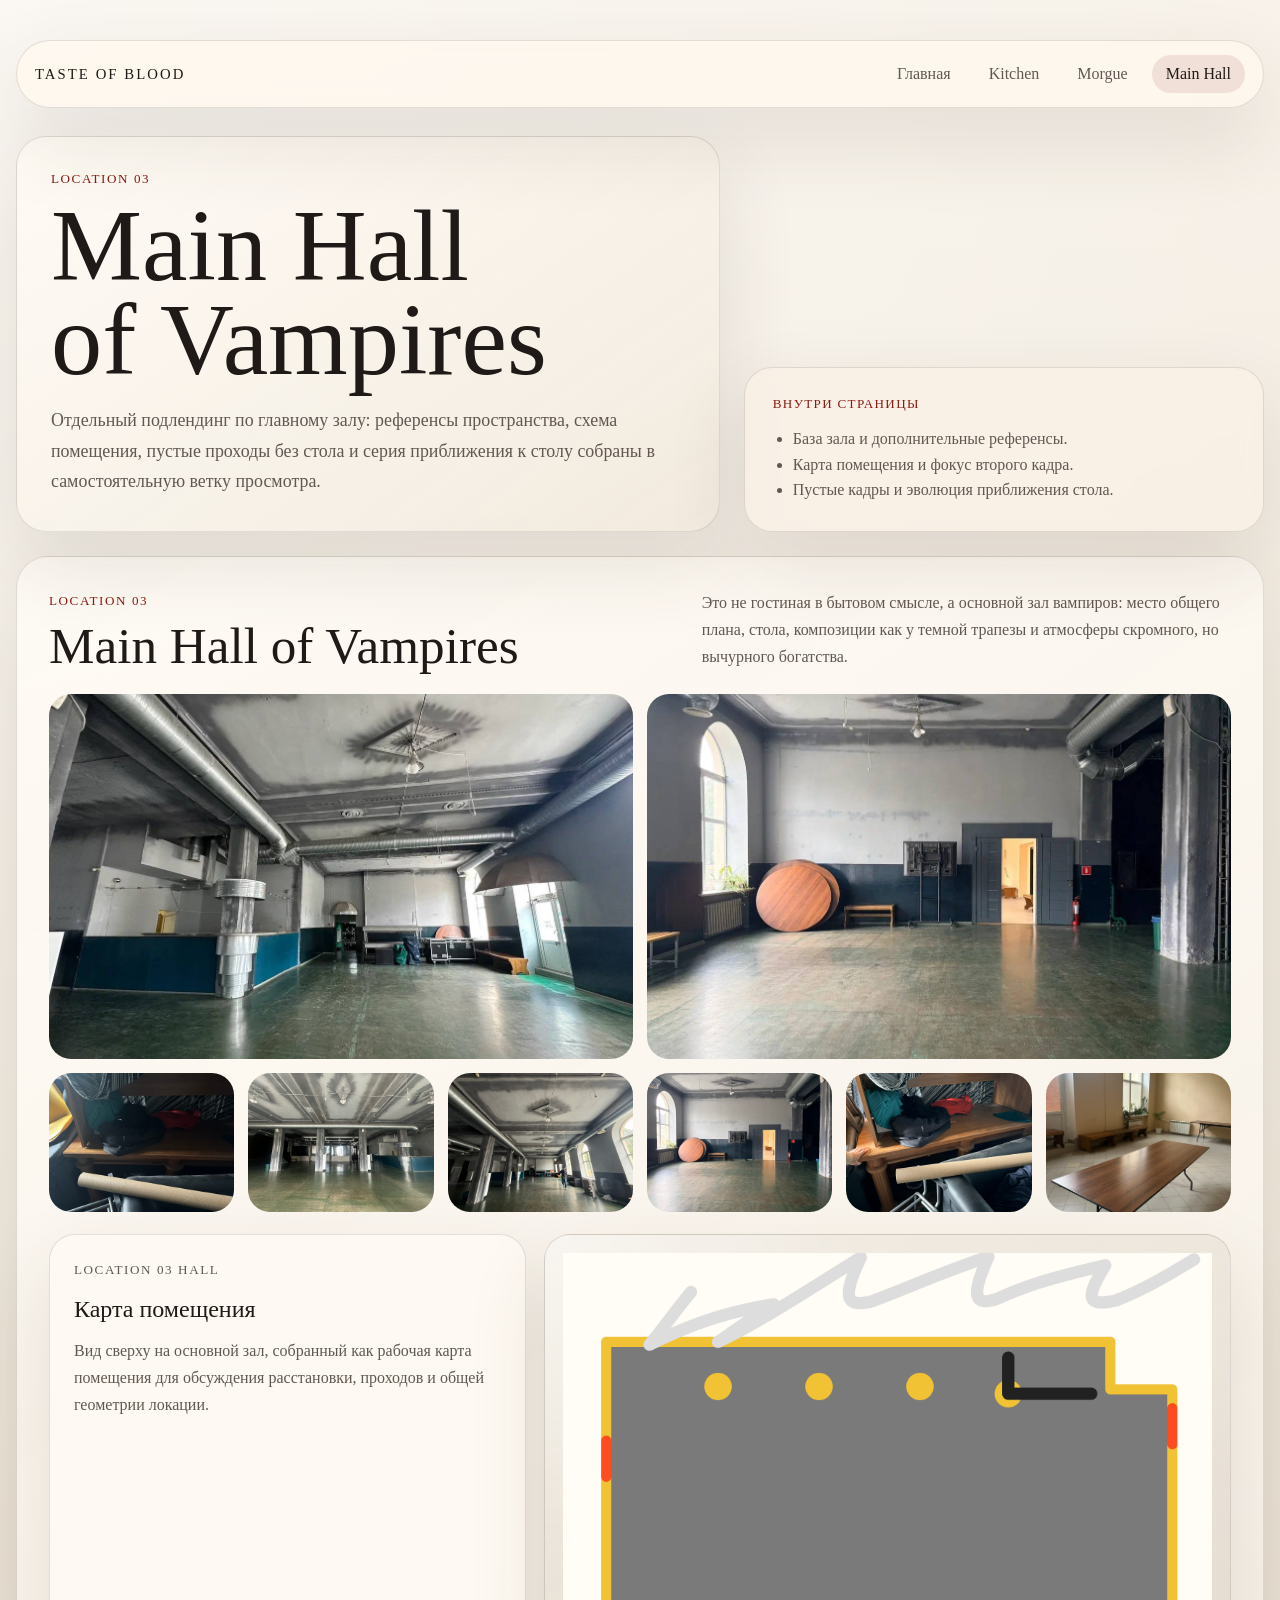
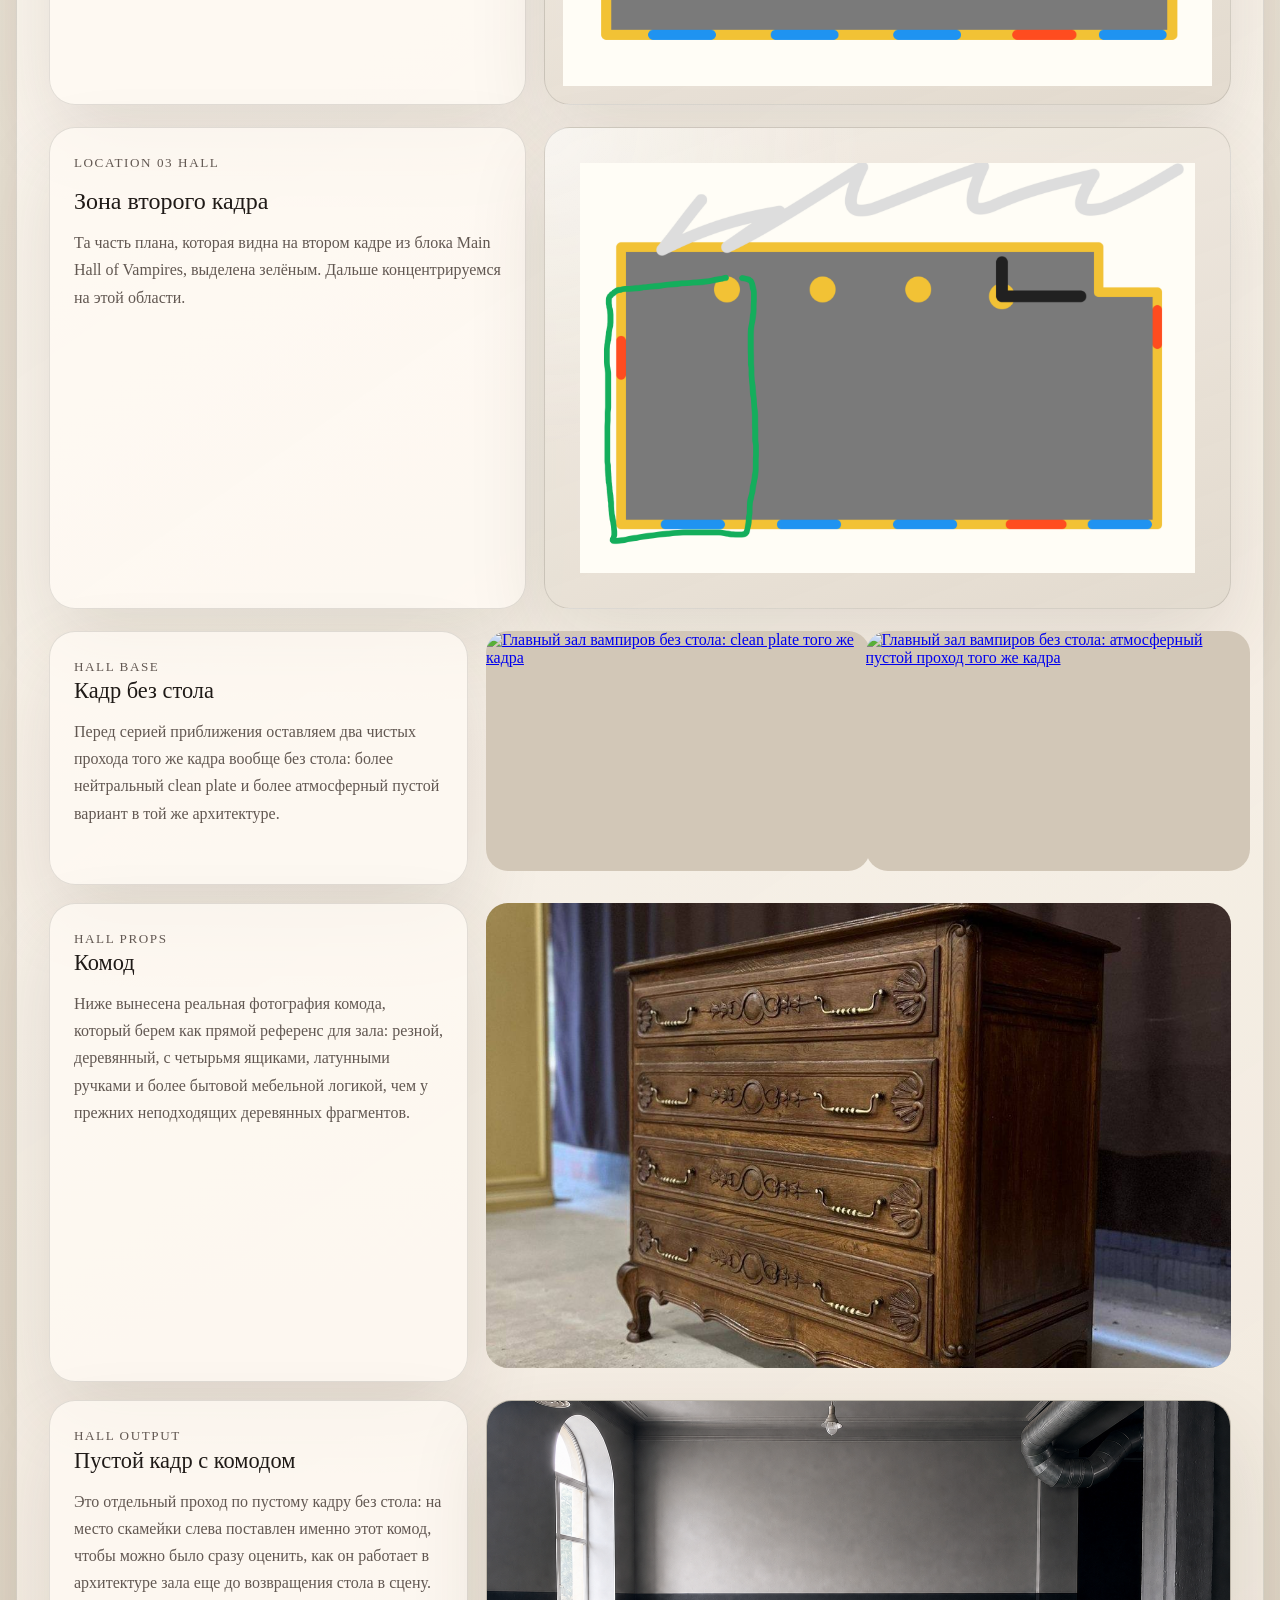
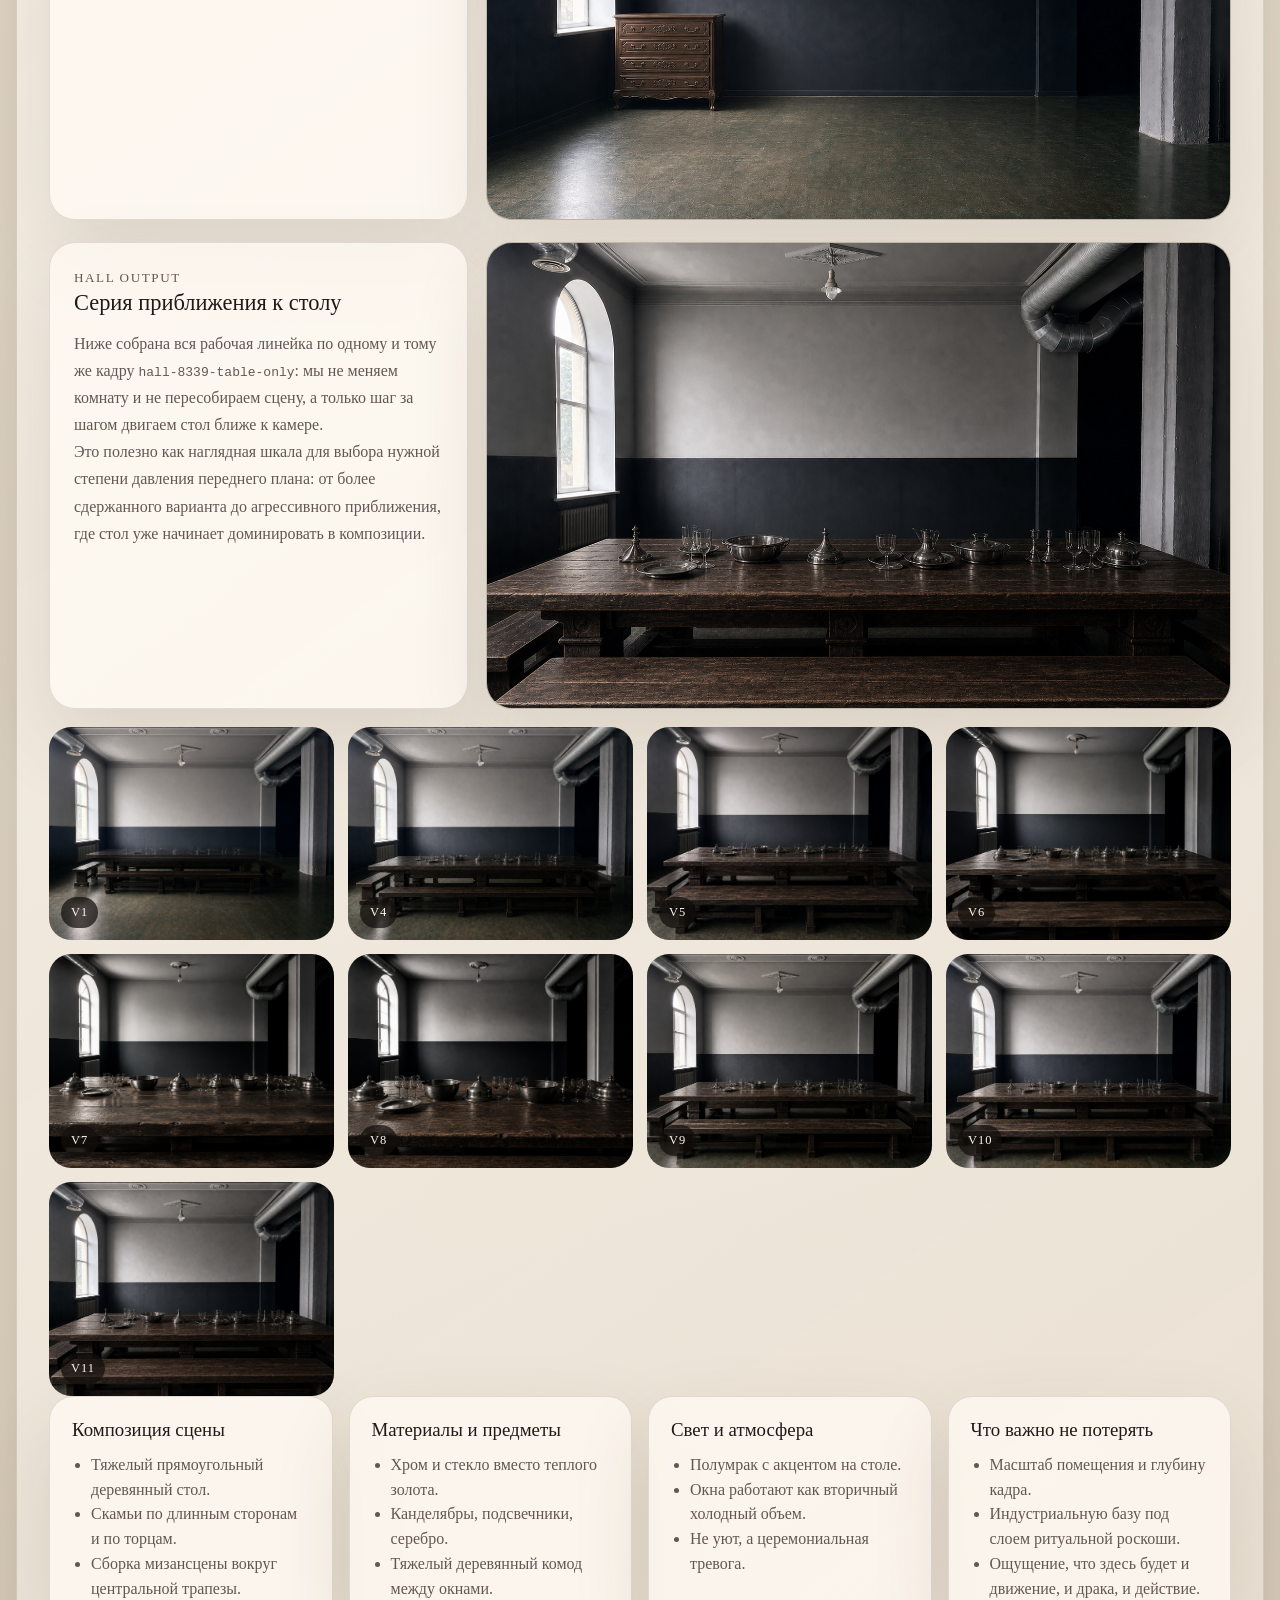
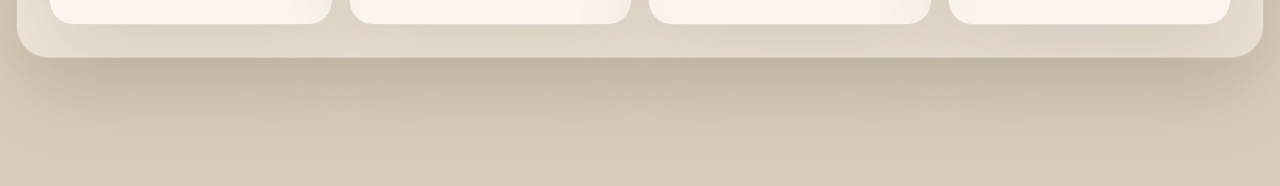
==== hall.html @ a678431b "Add dresser reference and hall dresser pass" ====
<!doctype html>
<html lang="ru">
  <head>
    <meta charset="UTF-8" />
    <meta name="viewport" content="width=device-width, initial-scale=1.0" />
    <title>Main Hall of Vampires — Вкус крови</title>
    <link rel="stylesheet" href="./src/styles/main.css" />
  </head>
  <body>
    <main class="page">
      <nav class="site-nav" aria-label="Основная навигация">
        <a class="site-nav-logo" href="./index.html">Taste of Blood</a>
        <div class="site-nav-links">
          <a href="./index.html">Главная</a>
          <a href="./kitchen.html">Kitchen</a>
          <a href="./morgue.html">Morgue</a>
          <a class="is-active" href="./hall.html">Main Hall</a>
        </div>
      </nav>

      <section class="subpage-header">
        <div class="subpage-copy">
          <p class="eyebrow">Location 03</p>
          <h1>Main Hall of Vampires</h1>
          <p class="lead">
            Отдельный подлендинг по главному залу: референсы пространства,
            схема помещения, пустые проходы без стола и серия приближения к
            столу собраны в самостоятельную ветку просмотра.
          </p>
        </div>
        <div class="hero-panel">
          <p class="panel-label">Внутри страницы</p>
          <ul class="panel-list">
            <li>База зала и дополнительные референсы.</li>
            <li>Карта помещения и фокус второго кадра.</li>
            <li>Пустые кадры и эволюция приближения стола.</li>
          </ul>
        </div>
      </section>

      <section class="location" id="hall" aria-labelledby="hall-title">
        <div class="location-heading">
          <div>
            <p class="eyebrow">Location 03</p>
            <h2 id="hall-title">Main Hall of Vampires</h2>
          </div>
          <p class="location-summary">
            Это не гостиная в бытовом смысле, а основной зал вампиров: место
            общего плана, стола, композиции как у темной трапезы и атмосферы
            скромного, но вычурного богатства.
          </p>
        </div>

        <div class="gallery-primary">
          <a class="gallery-item gallery-item-primary" href="./assets/images/Living Room/space-2.jpg" data-lightbox>
            <img src="./assets/images/Living Room/space-2.jpg" alt="Основной ракурс зала вампиров" />
          </a>
          <a class="gallery-item gallery-item-primary" href="./assets/images/Living Room/space-2.1.jpg" data-lightbox>
            <img src="./assets/images/Living Room/space-2.1.jpg" alt="Второй ракурс зала вампиров" />
          </a>
        </div>

        <div class="gallery-thumbs">
          <a class="gallery-item gallery-item-thumb" href="./assets/images/Living Room/IMG_2741.JPEG" data-lightbox>
            <img src="./assets/images/Living Room/IMG_2741.JPEG" alt="Дополнительный референс основного зала вампиров" />
          </a>
          <a class="gallery-item gallery-item-thumb" href="./assets/images/Living Room/IMG_2731.JPEG" data-lightbox>
            <img src="./assets/images/Living Room/IMG_2731.JPEG" alt="Общий вид основного зала вампиров с колоннами" />
          </a>
          <a class="gallery-item gallery-item-thumb" href="./assets/images/Living Room/IMG_6748.JPEG" data-lightbox>
            <img src="./assets/images/Living Room/IMG_6748.JPEG" alt="Еще один широкий ракурс зала вампиров" />
          </a>
          <a class="gallery-item gallery-item-thumb" href="./assets/images/Living Room/IMG_8338.JPEG" data-lightbox>
            <img src="./assets/images/Living Room/IMG_8338.JPEG" alt="Ракурс зала вампиров от колонн" />
          </a>
          <a class="gallery-item gallery-item-thumb" href="./assets/images/Living Room/IMG_8382.JPEG" data-lightbox>
            <img src="./assets/images/Living Room/IMG_8382.JPEG" alt="Деталь тяжелого деревянного стола для зала вампиров" />
          </a>
          <a class="gallery-item gallery-item-thumb" href="./assets/images/Living Room/IMG_2738.JPEG" data-lightbox>
            <img src="./assets/images/Living Room/IMG_2738.JPEG" alt="Вертикальный ракурс окон и высоты в зале вампиров" />
          </a>
        </div>

        <div class="adaptation-block hall-map-block" aria-labelledby="hall-map-title">
          <div class="adaptation-copy">
            <p class="eyebrow">Location 03 Hall</p>
            <h3 id="hall-map-title">Карта помещения</h3>
            <p>
              Вид сверху на основной зал, собранный как рабочая карта помещения
              для обсуждения расстановки, проходов и общей геометрии локации.
            </p>
          </div>

          <a class="adaptation-visual hall-map-visual" href="./assets/references/living-room-top-view-clean.png" data-lightbox>
            <img src="./assets/references/living-room-top-view-clean.png" alt="Карта помещения основного зала вампиров, вид сверху" />
          </a>
        </div>

        <div class="adaptation-block hall-map-block" aria-labelledby="hall-map-focus-title">
          <div class="adaptation-copy">
            <p class="eyebrow">Location 03 Hall</p>
            <h3 id="hall-map-focus-title">Зона второго кадра</h3>
            <p>
              Та часть плана, которая видна на втором кадре из блока Main Hall
              of Vampires, выделена зелёным. Дальше концентрируемся на этой
              области.
            </p>
          </div>

          <a class="adaptation-visual hall-map-visual" href="./assets/references/plan_room_кадр_2.png" data-lightbox>
            <img src="./assets/references/plan_room_кадр_2.png" alt="Карта помещения основного зала вампиров с зелёным выделением зоны второго кадра" />
          </a>
        </div>

        <div class="previs-block" aria-labelledby="hall-empty-title">
          <div class="previs-copy">
            <p class="eyebrow">Hall Base</p>
            <h3 id="hall-empty-title">Кадр без стола</h3>
            <p>
              Перед серией приближения оставляем два чистых прохода того же
              кадра вообще без стола: более нейтральный clean plate и более
              атмосферный пустой вариант в той же архитектуре.
            </p>
          </div>

          <div class="gallery-primary">
            <a class="gallery-item gallery-item-primary" href="./assets/images/Living Room/generated/hall-8339-clean-plate-v1.png" data-lightbox>
              <img src="./assets/images/Living Room/generated/hall-8339-clean-plate-v1.png" alt="Главный зал вампиров без стола: clean plate того же кадра" />
            </a>
            <a class="gallery-item gallery-item-primary" href="./assets/images/Living Room/generated/hall-8339-atmosphere-v1.png" data-lightbox>
              <img src="./assets/images/Living Room/generated/hall-8339-atmosphere-v1.png" alt="Главный зал вампиров без стола: атмосферный пустой проход того же кадра" />
            </a>
          </div>
        </div>

        <div class="previs-block" aria-labelledby="hall-dresser-title">
          <div class="previs-copy">
            <p class="eyebrow">Hall Props</p>
            <h3 id="hall-dresser-title">Комод</h3>
            <p>
              Ниже вынесена реальная фотография комода, который берем как
              прямой референс для зала: резной, деревянный, с четырьмя
              ящиками, латунными ручками и более бытовой мебельной логикой,
              чем у прежних неподходящих деревянных фрагментов.
            </p>
          </div>

          <div class="gallery-primary gallery-primary-single">
            <a class="gallery-item gallery-item-primary" href="./assets/images/Living Room/Комод.jpg" data-lightbox>
              <img src="./assets/images/Living Room/Комод.jpg" alt="Референсный деревянный комод для основного зала вампиров" />
            </a>
          </div>
        </div>

        <div class="previs-block" aria-labelledby="hall-dresser-pass-title">
          <div class="previs-copy">
            <p class="eyebrow">Hall Output</p>
            <h3 id="hall-dresser-pass-title">Пустой кадр с комодом</h3>
            <p>
              Это отдельный проход по пустому кадру без стола: на место
              скамейки слева поставлен именно этот комод, чтобы можно было
              сразу оценить, как он работает в архитектуре зала еще до
              возвращения стола в сцену.
            </p>
          </div>

          <a class="previs-visual" href="./assets/images/Living Room/generated/hall-8339-clean-plate-with-dresser-v1.png" data-lightbox>
            <img src="./assets/images/Living Room/generated/hall-8339-clean-plate-with-dresser-v1.png" alt="Главный зал вампиров без стола, но с установленным слева комодом по новому референсу" />
          </a>
        </div>

        <div class="previs-block hall-sequence-hero" aria-labelledby="hall-sequence-title">
          <div class="previs-copy">
            <p class="eyebrow">Hall Output</p>
            <h3 id="hall-sequence-title">Серия приближения к столу</h3>
            <p>
              Ниже собрана вся рабочая линейка по одному и тому же кадру
              <code>hall-8339-table-only</code>: мы не меняем комнату и не
              пересобираем сцену, а только шаг за шагом двигаем стол ближе к
              камере.
            </p>
            <p>
              Это полезно как наглядная шкала для выбора нужной степени
              давления переднего плана: от более сдержанного варианта до
              агрессивного приближения, где стол уже начинает доминировать в
              композиции.
            </p>
          </div>

          <a class="previs-visual hall-sequence-visual" href="./assets/images/Living Room/generated/hall-8339-table-only-v11.png" data-lightbox>
            <img src="./assets/images/Living Room/generated/hall-8339-table-only-v11.png" alt="Главный зал вампиров: самый близкий на данный момент проход, где деревянный стол сильно придвинут к камере" />
          </a>
        </div>

        <div class="sequence-block" aria-label="Последовательность вариантов приближения стола">
          <div class="sequence-grid">
            <a class="gallery-item gallery-item-thumb sequence-item" href="./assets/images/Living Room/generated/hall-8339-table-only-v1.png" data-lightbox>
              <img src="./assets/images/Living Room/generated/hall-8339-table-only-v1.png" alt="Вариант v1: первый проход зала вампиров со столом" />
              <span class="sequence-label">v1</span>
            </a>
            <a class="gallery-item gallery-item-thumb sequence-item" href="./assets/images/Living Room/generated/hall-8339-table-only-v4.png" data-lightbox>
              <img src="./assets/images/Living Room/generated/hall-8339-table-only-v4.png" alt="Вариант v4: стол в зале вампиров подан ближе к зрителю" />
              <span class="sequence-label">v4</span>
            </a>
            <a class="gallery-item gallery-item-thumb sequence-item" href="./assets/images/Living Room/generated/hall-8339-table-only-v5.png" data-lightbox>
              <img src="./assets/images/Living Room/generated/hall-8339-table-only-v5.png" alt="Вариант v5: усиленный передний план со столом в главном зале" />
              <span class="sequence-label">v5</span>
            </a>
            <a class="gallery-item gallery-item-thumb sequence-item" href="./assets/images/Living Room/generated/hall-8339-table-only-v6.png" data-lightbox>
              <img src="./assets/images/Living Room/generated/hall-8339-table-only-v6.png" alt="Вариант v6: стол заметнее заходит в передний план кадра" />
              <span class="sequence-label">v6</span>
            </a>
            <a class="gallery-item gallery-item-thumb sequence-item" href="./assets/images/Living Room/generated/hall-8339-table-only-v7.png" data-lightbox>
              <img src="./assets/images/Living Room/generated/hall-8339-table-only-v7.png" alt="Вариант v7: дальнейшее приближение деревянного стола к камере" />
              <span class="sequence-label">v7</span>
            </a>
            <a class="gallery-item gallery-item-thumb sequence-item" href="./assets/images/Living Room/generated/hall-8339-table-only-v8.png" data-lightbox>
              <img src="./assets/images/Living Room/generated/hall-8339-table-only-v8.png" alt="Вариант v8: крупнее поданный стол в том же мрачном зале" />
              <span class="sequence-label">v8</span>
            </a>
            <a class="gallery-item gallery-item-thumb sequence-item" href="./assets/images/Living Room/generated/hall-8339-table-only-v9.png" data-lightbox>
              <img src="./assets/images/Living Room/generated/hall-8339-table-only-v9.png" alt="Вариант v9: стол ещё сильнее доминирует в композиции" />
              <span class="sequence-label">v9</span>
            </a>
            <a class="gallery-item gallery-item-thumb sequence-item" href="./assets/images/Living Room/generated/hall-8339-table-only-v10.png" data-lightbox>
              <img src="./assets/images/Living Room/generated/hall-8339-table-only-v10.png" alt="Вариант v10: агрессивное приближение стола в основном зале вампиров" />
              <span class="sequence-label">v10</span>
            </a>
            <a class="gallery-item gallery-item-thumb sequence-item" href="./assets/images/Living Room/generated/hall-8339-table-only-v11.png" data-lightbox>
              <img src="./assets/images/Living Room/generated/hall-8339-table-only-v11.png" alt="Вариант v11: текущий самый близкий проход, где стол почти упирается в камеру" />
              <span class="sequence-label">v11</span>
            </a>
          </div>
        </div>

        <div class="notes-grid">
          <article class="note-card">
            <h3>Композиция сцены</h3>
            <ul>
              <li>Тяжелый прямоугольный деревянный стол.</li>
              <li>Скамьи по длинным сторонам и по торцам.</li>
              <li>Сборка мизансцены вокруг центральной трапезы.</li>
            </ul>
          </article>

          <article class="note-card">
            <h3>Материалы и предметы</h3>
            <ul>
              <li>Хром и стекло вместо теплого золота.</li>
              <li>Канделябры, подсвечники, серебро.</li>
              <li>Тяжелый деревянный комод между окнами.</li>
            </ul>
          </article>

          <article class="note-card">
            <h3>Свет и атмосфера</h3>
            <ul>
              <li>Полумрак с акцентом на столе.</li>
              <li>Окна работают как вторичный холодный объем.</li>
              <li>Не уют, а церемониальная тревога.</li>
            </ul>
          </article>

          <article class="note-card">
            <h3>Что важно не потерять</h3>
            <ul>
              <li>Масштаб помещения и глубину кадра.</li>
              <li>Индустриальную базу под слоем ритуальной роскоши.</li>
              <li>Ощущение, что здесь будет и движение, и драка, и действие.</li>
            </ul>
          </article>
        </div>
      </section>
    </main>

    <dialog class="lightbox" id="lightbox">
      <form method="dialog" class="lightbox-shell">
        <button class="lightbox-close" type="submit" aria-label="Закрыть просмотр">
          Закрыть
        </button>
        <img class="lightbox-image" alt="" />
      </form>
    </dialog>

    <script type="module" src="./src/scripts/main.js"></script>
  </body>
</html>
---- src/styles/main.css ----
:root {
  color-scheme: light;
  --bg: #ebe3d6;
  --bg-deep: #d7ccb9;
  --surface: rgba(255, 248, 239, 0.8);
  --surface-strong: rgba(33, 28, 24, 0.9);
  --text: #1f1a17;
  --muted: #625852;
  --accent: #8a1c12;
  --line: rgba(31, 26, 23, 0.12);
  --shadow: 0 32px 80px rgba(69, 46, 29, 0.12);
}

* {
  box-sizing: border-box;
}

html {
  scroll-behavior: smooth;
}

body {
  margin: 0;
  min-height: 100vh;
  background:
    radial-gradient(circle at top left, rgba(255, 255, 255, 0.45), transparent 30%),
    linear-gradient(180deg, #f7f1e8 0%, var(--bg) 36%, var(--bg-deep) 100%);
  color: var(--text);
  font-family: Georgia, "Times New Roman", serif;
}

img {
  display: block;
  width: 100%;
}

.page {
  width: min(1280px, calc(100% - 32px));
  margin: 0 auto;
  padding: 40px 0 96px;
}

.site-nav {
  display: flex;
  align-items: center;
  justify-content: space-between;
  gap: 18px;
  margin-bottom: 28px;
  padding: 14px 18px;
  border: 1px solid var(--line);
  border-radius: 999px;
  background: rgba(255, 248, 239, 0.72);
  box-shadow: var(--shadow);
  backdrop-filter: blur(10px);
}

.site-nav-logo {
  color: var(--text);
  font-size: 0.92rem;
  letter-spacing: 0.14em;
  text-decoration: none;
  text-transform: uppercase;
}

.site-nav-links {
  display: flex;
  flex-wrap: wrap;
  gap: 10px;
}

.site-nav-links a {
  padding: 10px 14px;
  border-radius: 999px;
  color: var(--muted);
  text-decoration: none;
  transition: background 180ms ease, color 180ms ease;
}

.site-nav-links a:hover,
.site-nav-links a.is-active {
  background: rgba(138, 28, 18, 0.1);
  color: var(--text);
}

.hero {
  display: grid;
  grid-template-columns: minmax(0, 1.35fr) minmax(280px, 0.8fr);
  gap: 24px;
  align-items: end;
  margin-bottom: 72px;
}

.hero-copy,
.hero-panel,
.overview-card,
.location,
.note-card {
  border: 1px solid var(--line);
  box-shadow: var(--shadow);
}

.hero-copy {
  padding: 40px;
  border-radius: 32px;
  background:
    linear-gradient(145deg, rgba(255, 251, 245, 0.92), rgba(241, 233, 221, 0.86));
}

.hero-panel {
  padding: 28px;
  border-radius: 28px;
  background: rgba(250, 241, 230, 0.74);
  backdrop-filter: blur(10px);
}

.panel-label {
  margin: 0 0 14px;
  color: var(--accent);
  font-size: 0.82rem;
  letter-spacing: 0.1em;
  text-transform: uppercase;
}

.panel-list {
  margin: 0;
  padding-left: 20px;
  color: var(--muted);
  line-height: 1.6;
}

.eyebrow {
  margin: 0 0 12px;
  color: var(--accent);
  font-size: 0.82rem;
  letter-spacing: 0.12em;
  text-transform: uppercase;
}

h1,
h2,
h3 {
  margin: 0;
  font-weight: 500;
}

h1 {
  max-width: 10ch;
  margin-bottom: 18px;
  font-size: clamp(3rem, 8vw, 6.4rem);
  line-height: 0.92;
}

.lead,
.section-lead,
.location-summary,
.overview-card p,
.note-card li {
  color: var(--muted);
}

.lead {
  max-width: 48rem;
  margin: 0;
  font-size: 1.12rem;
  line-height: 1.7;
}

.overview {
  margin-bottom: 72px;
}

.section-heading {
  max-width: 760px;
  margin-bottom: 28px;
}

.section-heading h2 {
  margin-bottom: 14px;
  font-size: clamp(2rem, 4vw, 3.7rem);
  line-height: 0.96;
}

.section-lead {
  margin: 0;
  font-size: 1rem;
  line-height: 1.7;
}

.overview-grid {
  display: grid;
  grid-template-columns: repeat(3, minmax(0, 1fr));
  gap: 18px;
}

.overview-card {
  padding: 24px;
  border-radius: 24px;
  background: var(--surface);
}

.overview-card h3 {
  margin-bottom: 10px;
  font-size: 1.35rem;
}

.overview-card p {
  margin: 0;
  line-height: 1.6;
}

.hub-grid {
  display: grid;
  grid-template-columns: repeat(3, minmax(0, 1fr));
  gap: 18px;
}

.hub-card,
.page-intro-card {
  overflow: hidden;
  border: 1px solid var(--line);
  border-radius: 28px;
  background: var(--surface);
  box-shadow: var(--shadow);
}

.hub-card {
  display: block;
  padding: 20px;
  color: inherit;
  text-decoration: none;
}

.hub-preview {
  overflow: hidden;
  margin: 10px 0 16px;
  border-radius: 22px;
  background: #d2c7b7;
  aspect-ratio: 4 / 3;
}

.hub-preview img {
  height: 100%;
  object-fit: cover;
  transition: transform 220ms ease;
}

.hub-card:hover .hub-preview img {
  transform: scale(1.03);
}

.hub-card h3 {
  margin-bottom: 10px;
  font-size: 1.45rem;
}

.hub-card p {
  margin: 0 0 16px;
  color: var(--muted);
  line-height: 1.65;
}

.hub-link {
  color: var(--accent);
  font-size: 0.88rem;
  letter-spacing: 0.08em;
  text-transform: uppercase;
}

.page-intro {
  display: grid;
  grid-template-columns: repeat(2, minmax(0, 1fr));
  gap: 18px;
}

.page-intro-card {
  padding: 28px;
}

.page-intro-card h2 {
  margin-bottom: 14px;
  font-size: clamp(1.6rem, 3vw, 2.6rem);
  line-height: 1;
}

.page-intro-card p {
  margin: 0;
  color: var(--muted);
  line-height: 1.7;
}

.space-tag {
  margin: 0 0 8px;
  color: var(--accent);
  font-size: 0.85rem;
  letter-spacing: 0.08em;
  text-transform: uppercase;
}

.location {
  margin-bottom: 32px;
  padding: 32px;
  border-radius: 32px;
  background:
    linear-gradient(145deg, rgba(255, 251, 245, 0.88), rgba(239, 230, 218, 0.8));
}

.location-heading {
  display: grid;
  grid-template-columns: minmax(0, 0.95fr) minmax(280px, 0.8fr);
  gap: 24px;
  align-items: end;
  margin-bottom: 24px;
}

.location-heading h2 {
  font-size: clamp(2rem, 4vw, 3.5rem);
  line-height: 0.96;
}

.location-summary {
  margin: 0;
  font-size: 1rem;
  line-height: 1.7;
}

.subpage-header {
  display: grid;
  grid-template-columns: minmax(0, 1.15fr) minmax(280px, 0.85fr);
  gap: 24px;
  align-items: end;
  margin-bottom: 24px;
}

.subpage-copy,
.subpage-panel {
  border: 1px solid var(--line);
  box-shadow: var(--shadow);
}

.subpage-copy {
  padding: 34px;
  border-radius: 30px;
  background:
    linear-gradient(145deg, rgba(255, 251, 245, 0.92), rgba(241, 233, 221, 0.86));
}

.gallery-primary,
.gallery-thumbs {
  display: grid;
  gap: 14px;
}

.gallery-primary {
  grid-template-columns: repeat(2, minmax(0, 1fr));
  margin-bottom: 14px;
}

.gallery-primary-single {
  grid-template-columns: 1fr;
}

.gallery-thumbs {
  grid-template-columns: repeat(6, minmax(0, 1fr));
  margin-bottom: 22px;
}

.gallery-item {
  overflow: hidden;
  border-radius: 22px;
  background: #d2c7b7;
  min-height: 240px;
}

.gallery-item img {
  height: 100%;
  object-fit: cover;
  transition: transform 220ms ease;
}

.gallery-item:hover img {
  transform: scale(1.03);
}

.gallery-item-primary {
  aspect-ratio: 16 / 10;
}

.gallery-item-thumb {
  min-height: 0;
  aspect-ratio: 4 / 3;
}

.notes-grid {
  display: grid;
  grid-template-columns: repeat(4, minmax(0, 1fr));
  gap: 16px;
}

.note-card {
  padding: 22px;
  border-radius: 24px;
  background: rgba(255, 250, 244, 0.76);
}

.note-card h3 {
  margin-bottom: 12px;
  font-size: 1.18rem;
}

.note-card ul {
  margin: 0;
  padding-left: 19px;
}

.note-card li {
  line-height: 1.55;
}

.adaptation-block {
  display: grid;
  grid-template-columns: minmax(280px, 0.82fr) minmax(0, 1.18fr);
  gap: 18px;
  margin-top: 22px;
}

.cleanplate-block {
  display: grid;
  gap: 18px;
  margin-top: 22px;
}

.cleanplate-copy,
.cleanplate-card {
  overflow: hidden;
  border: 1px solid var(--line);
  border-radius: 26px;
  box-shadow: var(--shadow);
  background: rgba(255, 250, 244, 0.78);
}

.cleanplate-copy {
  padding: 24px;
}

.cleanplate-copy h3 {
  margin-bottom: 14px;
  font-size: 1.5rem;
}

.cleanplate-copy p {
  margin: 0;
  color: var(--muted);
  line-height: 1.7;
}

.cleanplate-steps {
  display: grid;
  grid-template-columns: repeat(3, minmax(0, 1fr));
  gap: 16px;
}

.cleanplate-card {
  padding: 22px;
}

.cleanplate-card h4 {
  margin: 0 0 12px;
  font-size: 1.08rem;
  font-weight: 500;
}

.cleanplate-card ul {
  margin: 0;
  padding-left: 19px;
}

.cleanplate-card li {
  color: var(--muted);
  line-height: 1.55;
}

.lighting-block {
  display: grid;
  gap: 18px;
  margin-top: 18px;
}

.lighting-copy,
.lighting-card {
  overflow: hidden;
  border: 1px solid var(--line);
  border-radius: 26px;
  box-shadow: var(--shadow);
  background: rgba(255, 250, 244, 0.78);
}

.lighting-copy {
  padding: 24px;
}

.lighting-copy h3 {
  margin-bottom: 14px;
  font-size: 1.5rem;
}

.lighting-copy p {
  margin: 0;
  color: var(--muted);
  line-height: 1.7;
}

.lighting-steps {
  display: grid;
  grid-template-columns: repeat(3, minmax(0, 1fr));
  gap: 16px;
}

.lighting-card {
  padding: 22px;
}

.lighting-card h4 {
  margin: 0 0 12px;
  font-size: 1.08rem;
  font-weight: 500;
}

.lighting-card ul {
  margin: 0;
  padding-left: 19px;
}

.lighting-card li {
  color: var(--muted);
  line-height: 1.55;
}

.staging-block {
  display: grid;
  gap: 18px;
  margin-top: 18px;
}

.staging-copy,
.staging-card {
  overflow: hidden;
  border: 1px solid var(--line);
  border-radius: 26px;
  box-shadow: var(--shadow);
  background: rgba(255, 250, 244, 0.78);
}

.staging-copy {
  padding: 24px;
}

.staging-copy h3 {
  margin-bottom: 14px;
  font-size: 1.5rem;
}

.staging-copy p {
  margin: 0;
  color: var(--muted);
  line-height: 1.7;
}

.staging-steps {
  display: grid;
  grid-template-columns: repeat(3, minmax(0, 1fr));
  gap: 16px;
}

.staging-card {
  padding: 22px;
}

.staging-card h4 {
  margin: 0 0 12px;
  font-size: 1.08rem;
  font-weight: 500;
}

.staging-card ul {
  margin: 0;
  padding-left: 19px;
}

.staging-card li {
  color: var(--muted);
  line-height: 1.55;
}

.workflow-block {
  display: grid;
  gap: 18px;
  margin-top: 18px;
}

.workflow-copy,
.workflow-card {
  overflow: hidden;
  border: 1px solid var(--line);
  border-radius: 26px;
  box-shadow: var(--shadow);
  background: rgba(255, 250, 244, 0.78);
}

.workflow-copy {
  padding: 24px;
}

.workflow-copy h3 {
  margin-bottom: 14px;
  font-size: 1.5rem;
}

.workflow-copy p {
  margin: 0 0 12px;
  color: var(--muted);
  line-height: 1.7;
}

.workflow-copy p:last-child {
  margin-bottom: 0;
}

.workflow-grid {
  display: grid;
  grid-template-columns: repeat(3, minmax(0, 1fr));
  gap: 16px;
}

.workflow-card {
  padding: 22px;
}

.workflow-card h4 {
  margin: 0 0 12px;
  font-size: 1.08rem;
  font-weight: 500;
}

.workflow-card ul {
  margin: 0;
  padding-left: 19px;
}

.workflow-card li {
  color: var(--muted);
  line-height: 1.55;
}

.adaptation-copy,
.adaptation-visual {
  overflow: hidden;
  border: 1px solid var(--line);
  border-radius: 26px;
  box-shadow: var(--shadow);
}

.adaptation-copy {
  padding: 24px;
  background: rgba(255, 250, 244, 0.78);
}

.adaptation-copy h3 {
  margin-bottom: 14px;
  font-size: 1.5rem;
}

.adaptation-copy p {
  margin: 0 0 14px;
  color: var(--muted);
  line-height: 1.7;
}

.adaptation-copy p:last-child {
  margin-bottom: 0;
}

.adaptation-visual {
  display: block;
  background: #d4ccbe;
}

.adaptation-visual img {
  aspect-ratio: 16 / 9;
  object-fit: cover;
}

.hall-map-block {
  margin-bottom: 22px;
}

.hall-map-visual {
  min-height: 320px;
  background:
    radial-gradient(circle at top left, rgba(255, 255, 255, 0.45), transparent 38%),
    linear-gradient(160deg, rgba(242, 236, 227, 0.96), rgba(224, 216, 204, 0.9));
}

.hall-map-visual img {
  aspect-ratio: auto;
  object-fit: contain;
  padding: 18px;
}

.prompt-stack {
  display: grid;
  gap: 18px;
  margin-top: 18px;
}

.prompt-card {
  overflow: hidden;
  border: 1px solid var(--line);
  border-radius: 26px;
  padding: 24px;
  background: rgba(255, 250, 244, 0.78);
  box-shadow: var(--shadow);
}

.prompt-card h3 {
  margin-bottom: 14px;
  font-size: 1.4rem;
}

.prompt-text {
  margin: 0;
  white-space: pre-wrap;
  color: var(--muted);
  font: inherit;
  line-height: 1.65;
}

.previs-block {
  display: grid;
  grid-template-columns: minmax(280px, 0.72fr) minmax(0, 1.28fr);
  gap: 18px;
  margin-top: 18px;
}

.previs-copy,
.previs-visual {
  overflow: hidden;
  border: 1px solid var(--line);
  border-radius: 26px;
  box-shadow: var(--shadow);
}

.previs-copy {
  padding: 24px;
  background: rgba(255, 250, 244, 0.78);
}

.previs-copy h3 {
  margin-bottom: 14px;
  font-size: 1.4rem;
}

.previs-copy p {
  margin: 0;
  color: var(--muted);
  line-height: 1.7;
}

.previs-visual {
  display: block;
  background: #d4ccbe;
}

.previs-visual img {
  aspect-ratio: 16 / 9;
  object-fit: cover;
}

.hall-sequence-hero {
  margin-top: 22px;
}

.hall-sequence-visual img {
  aspect-ratio: 16 / 10;
}

.sequence-block {
  margin-top: 18px;
}

.sequence-grid {
  display: grid;
  grid-template-columns: repeat(4, minmax(0, 1fr));
  gap: 14px;
}

.sequence-item {
  position: relative;
  min-height: 0;
  aspect-ratio: 4 / 3;
}

.sequence-label {
  position: absolute;
  left: 12px;
  bottom: 12px;
  padding: 8px 10px;
  border-radius: 999px;
  background: rgba(18, 14, 12, 0.72);
  color: #fff4ea;
  font-size: 0.78rem;
  letter-spacing: 0.08em;
  text-transform: uppercase;
}

.lightbox {
  width: min(92vw, 1300px);
  max-width: none;
  padding: 0;
  border: 0;
  border-radius: 24px;
  background: transparent;
}

.lightbox::backdrop {
  background: rgba(19, 16, 14, 0.88);
  backdrop-filter: blur(6px);
}

.lightbox-shell {
  position: relative;
  margin: 0;
}

.lightbox-image {
  width: 100%;
  max-height: 88vh;
  object-fit: contain;
  border-radius: 24px;
}

.lightbox-close {
  position: absolute;
  top: 16px;
  right: 16px;
  z-index: 1;
  padding: 10px 14px;
  border: 0;
  border-radius: 999px;
  background: rgba(22, 18, 16, 0.76);
  color: #fff8f1;
  font: inherit;
  cursor: pointer;
}

@media (max-width: 1100px) {
  .hub-grid,
  .page-intro,
  .overview-grid,
  .notes-grid {
    grid-template-columns: repeat(2, minmax(0, 1fr));
  }
}

@media (max-width: 900px) {
  .page {
    width: min(100% - 24px, 1280px);
    padding-top: 20px;
  }

  .hero,
  .subpage-header,
  .location-heading,
  .hub-grid,
  .page-intro,
  .overview-grid,
  .notes-grid,
  .cleanplate-steps,
  .lighting-steps,
  .staging-steps,
  .workflow-grid,
  .adaptation-block,
  .previs-block {
    grid-template-columns: 1fr;
  }

  .hero-copy,
  .hero-panel,
  .subpage-copy,
  .location {
    padding: 24px;
  }

  .site-nav {
    border-radius: 28px;
    padding: 16px;
  }

  .site-nav,
  .site-nav-links {
    align-items: flex-start;
    flex-direction: column;
  }

  .gallery-primary {
    grid-template-columns: 1fr;
  }

  .gallery-thumbs {
    grid-template-columns: repeat(2, minmax(0, 1fr));
  }

  .sequence-grid {
    grid-template-columns: repeat(2, minmax(0, 1fr));
  }

  .gallery-item,
  .gallery-item-primary,
  .gallery-item-thumb {
    min-height: 220px;
    aspect-ratio: auto;
  }

  .hall-map-visual {
    min-height: 240px;
  }

  .hall-map-visual img {
    padding: 12px;
  }
}
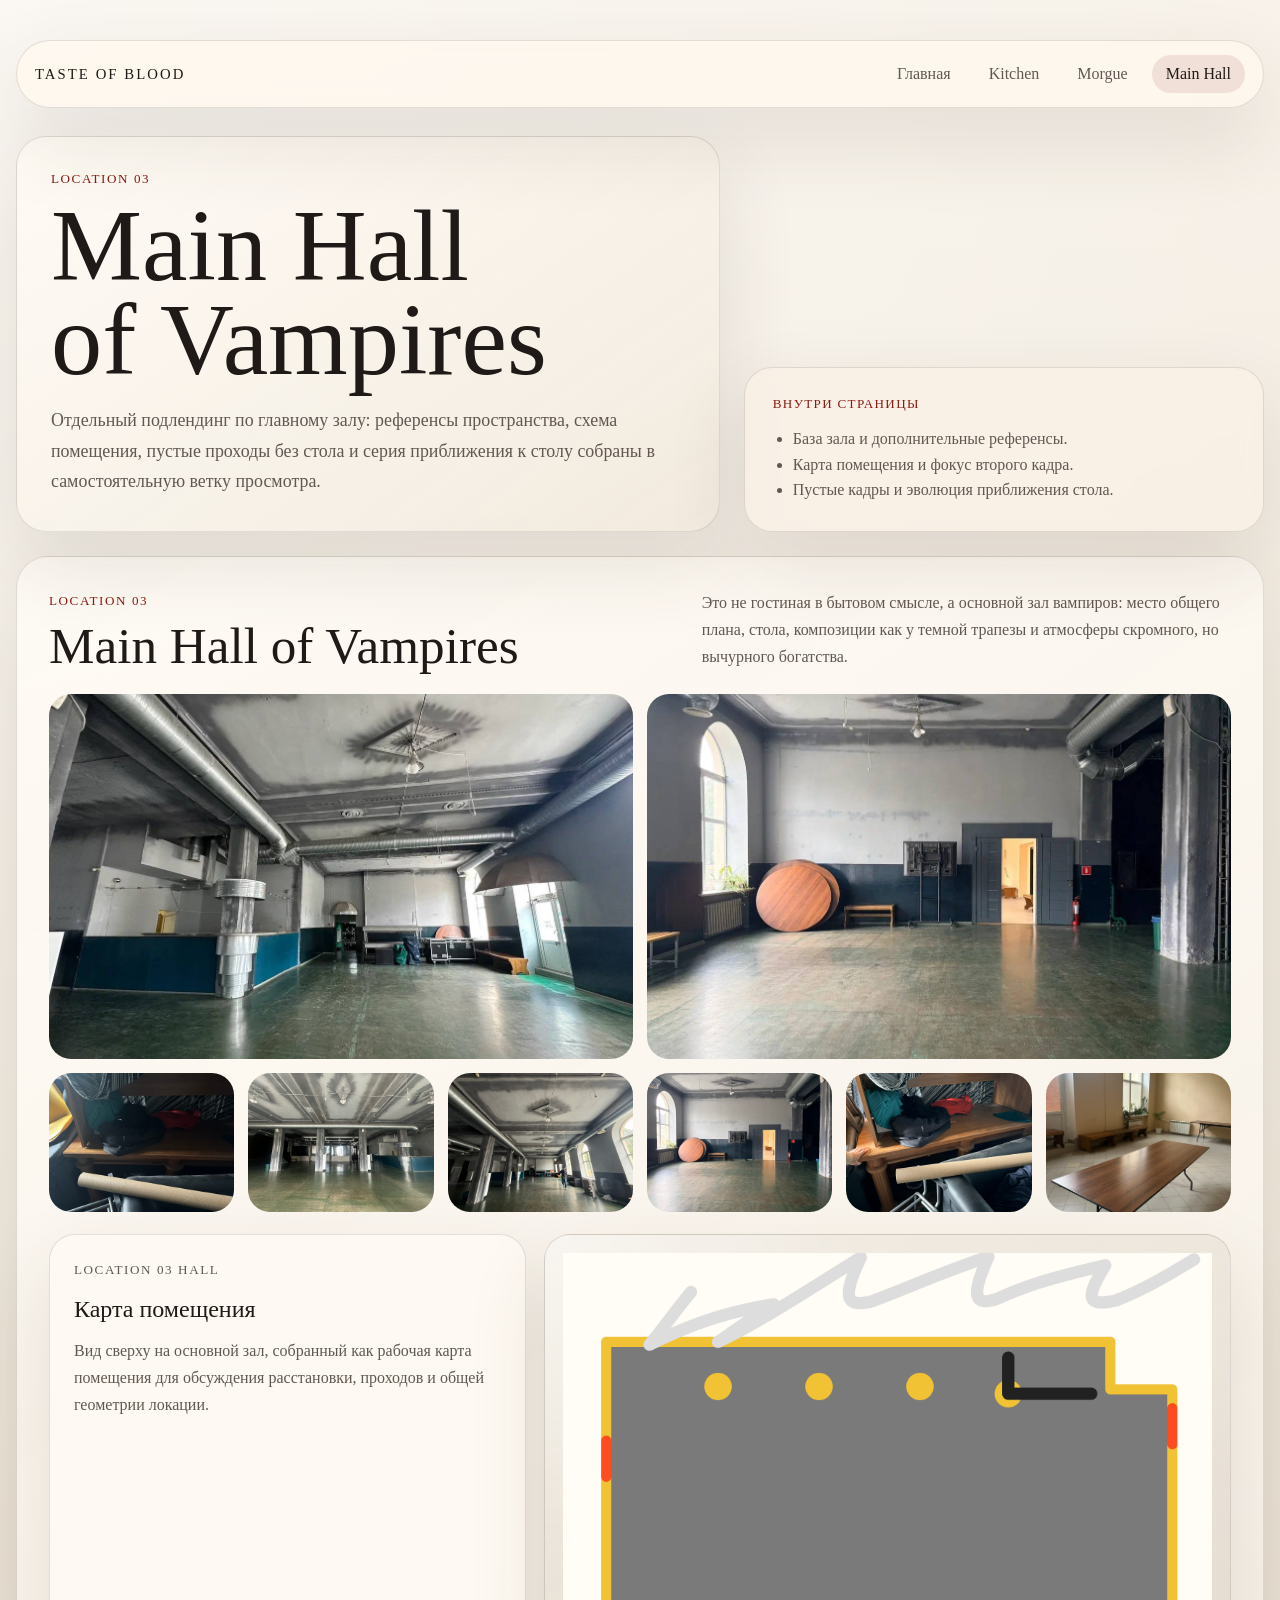
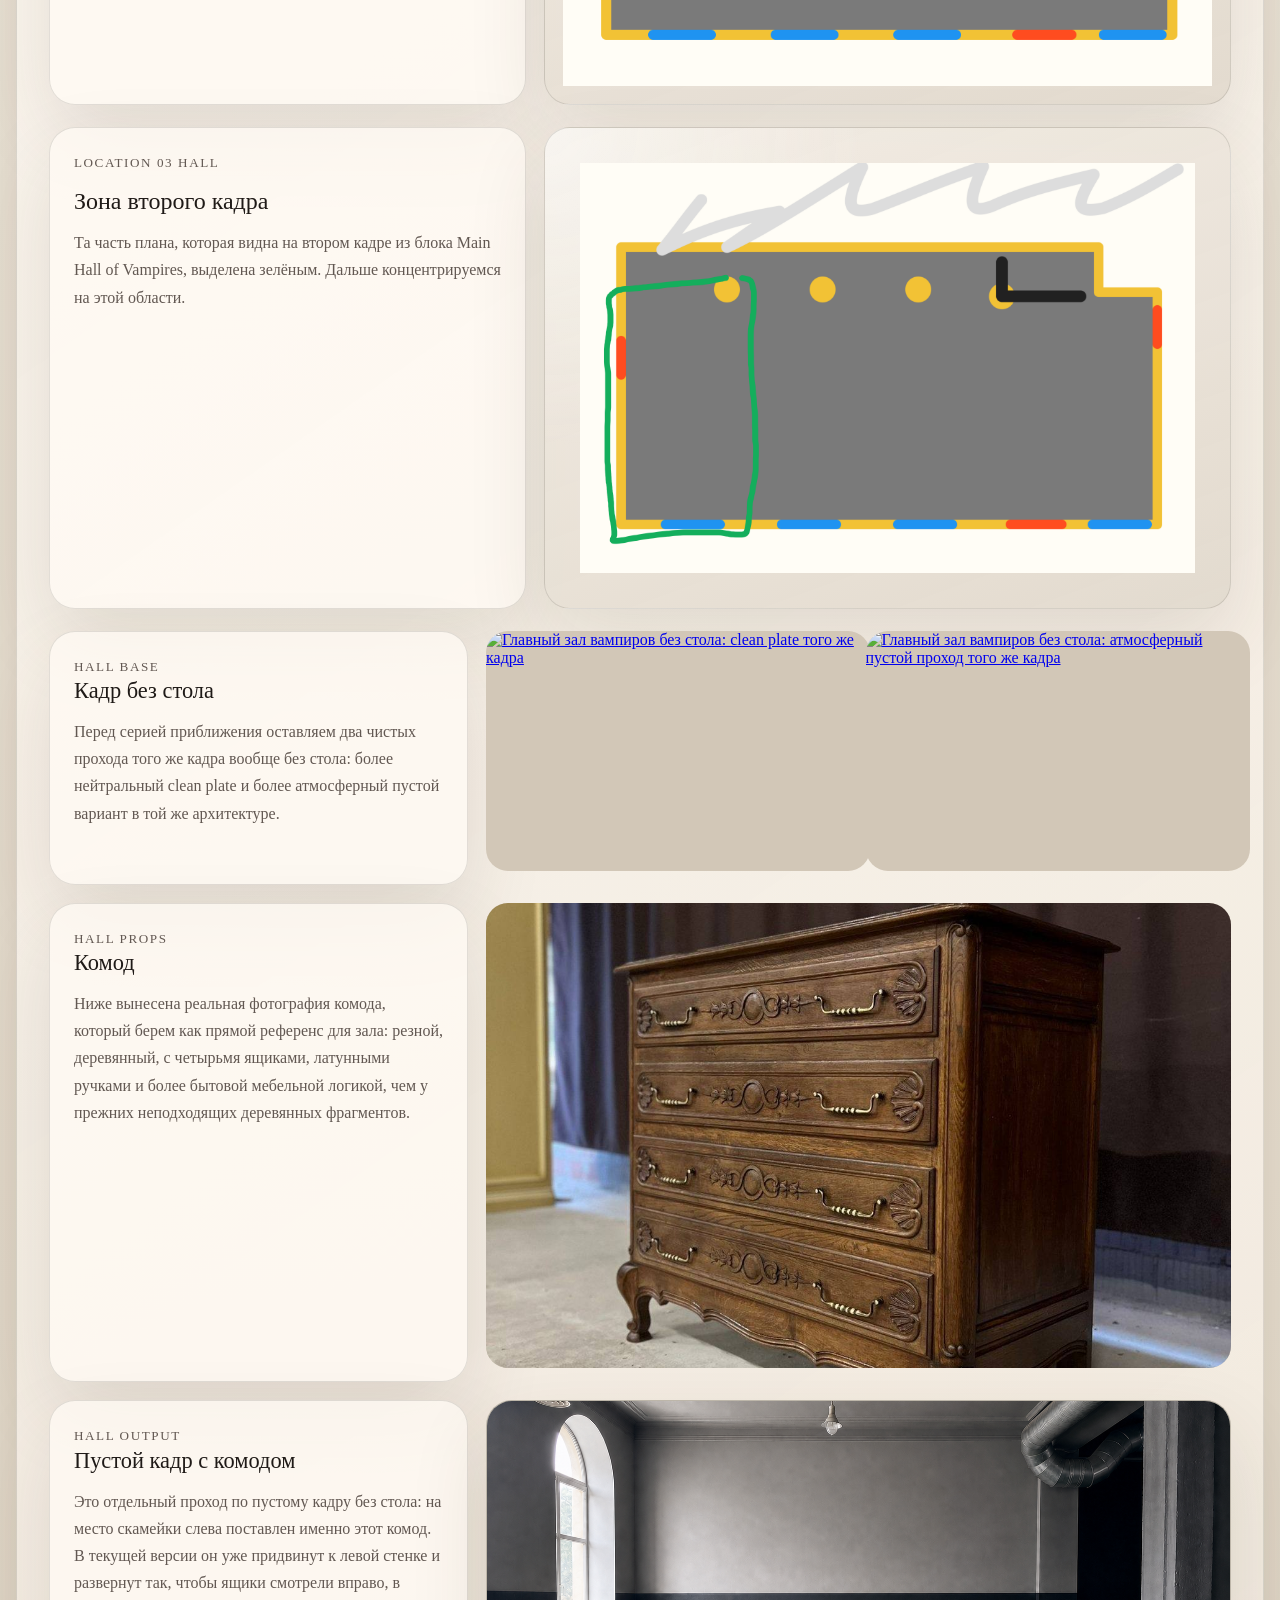
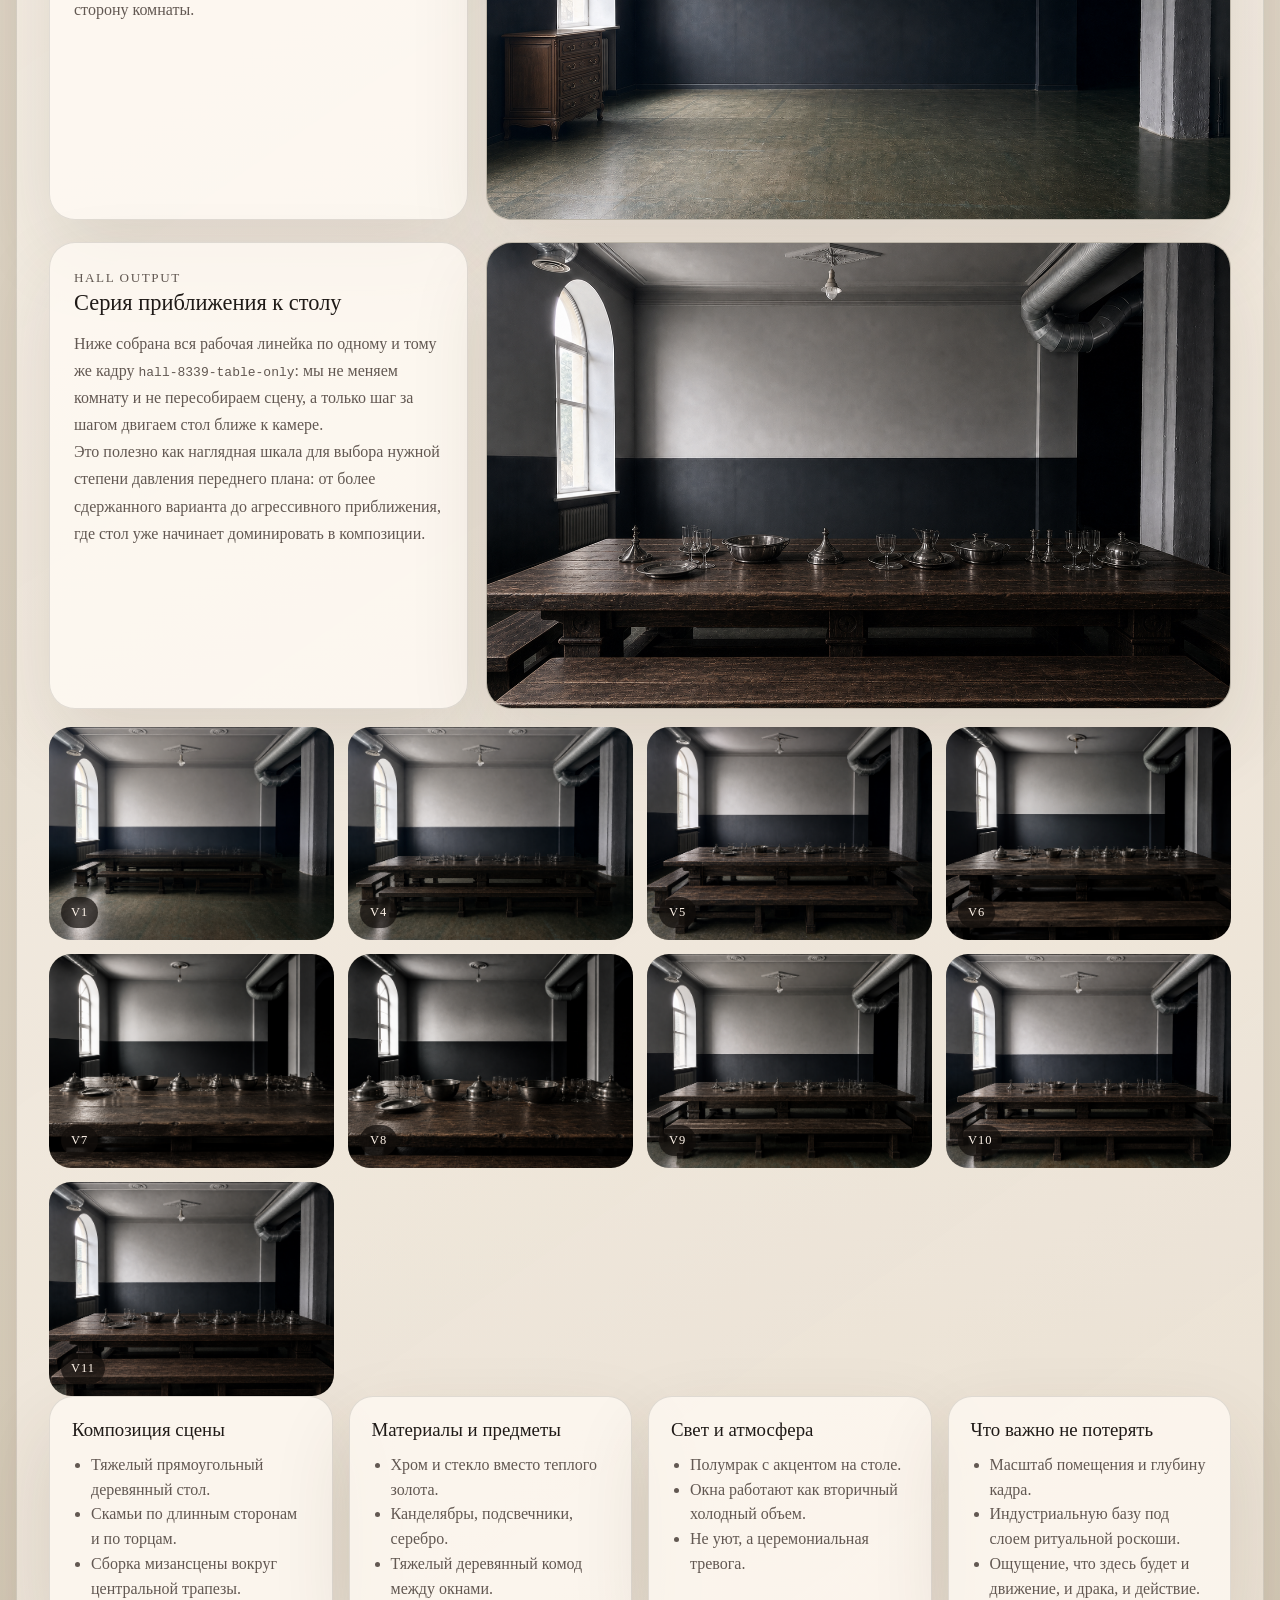
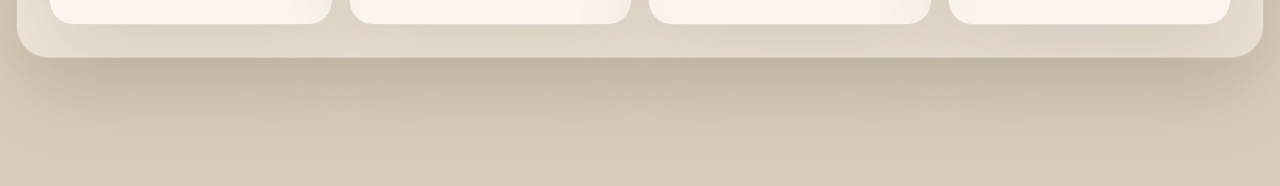
==== commit dbdd4228: "Adjust dresser placement in hall pass" ====
--- a/hall.html
+++ b/hall.html
@@ -158,14 +158,14 @@
             <h3 id="hall-dresser-pass-title">Пустой кадр с комодом</h3>
             <p>
               Это отдельный проход по пустому кадру без стола: на место
-              скамейки слева поставлен именно этот комод, чтобы можно было
-              сразу оценить, как он работает в архитектуре зала еще до
-              возвращения стола в сцену.
-            </p>
-          </div>
-
-          <a class="previs-visual" href="./assets/images/Living Room/generated/hall-8339-clean-plate-with-dresser-v1.png" data-lightbox>
-            <img src="./assets/images/Living Room/generated/hall-8339-clean-plate-with-dresser-v1.png" alt="Главный зал вампиров без стола, но с установленным слева комодом по новому референсу" />
+              скамейки слева поставлен именно этот комод. В текущей версии он
+              уже придвинут к левой стенке и развернут так, чтобы ящики
+              смотрели вправо, в сторону комнаты.
+            </p>
+          </div>
+
+          <a class="previs-visual" href="./assets/images/Living Room/generated/hall-8339-clean-plate-with-dresser-v2.png" data-lightbox>
+            <img src="./assets/images/Living Room/generated/hall-8339-clean-plate-with-dresser-v2.png" alt="Главный зал вампиров без стола, но с комодом у левой стены, развернутым ящиками вправо" />
           </a>
         </div>
 
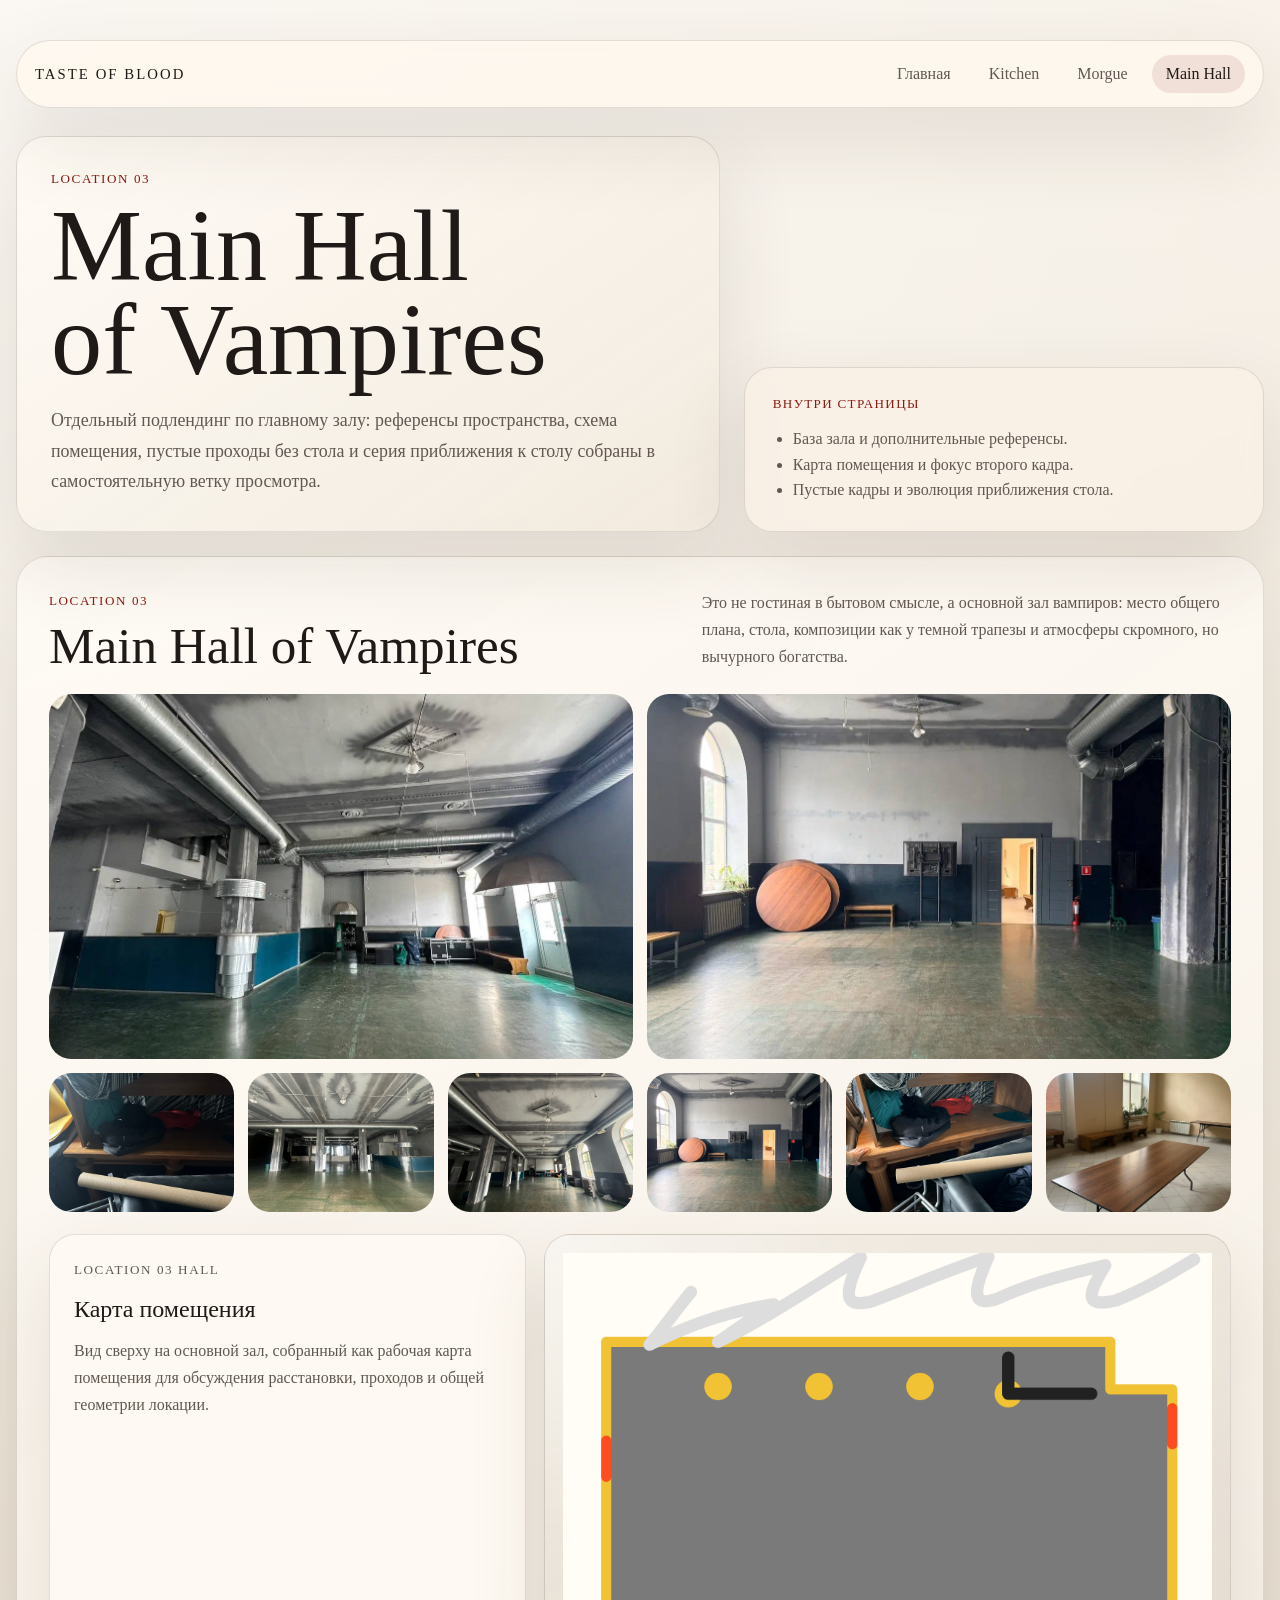
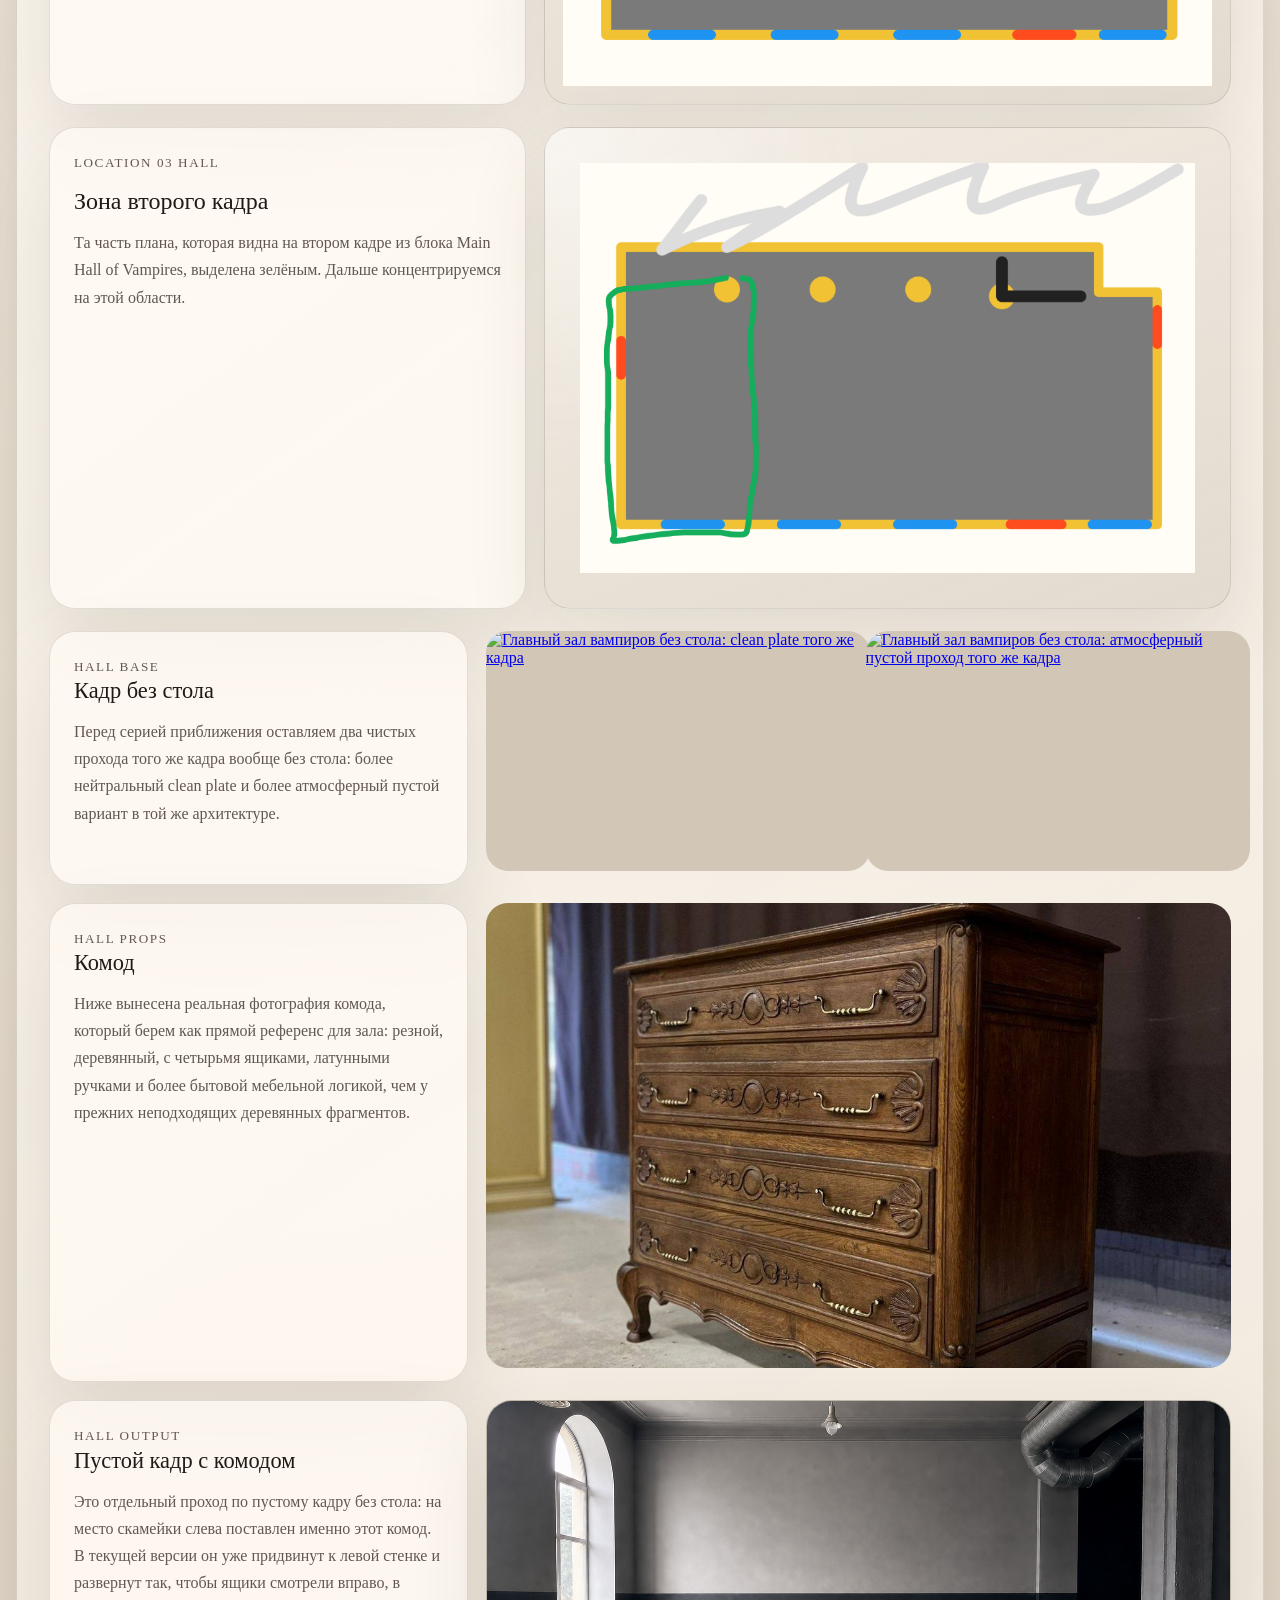
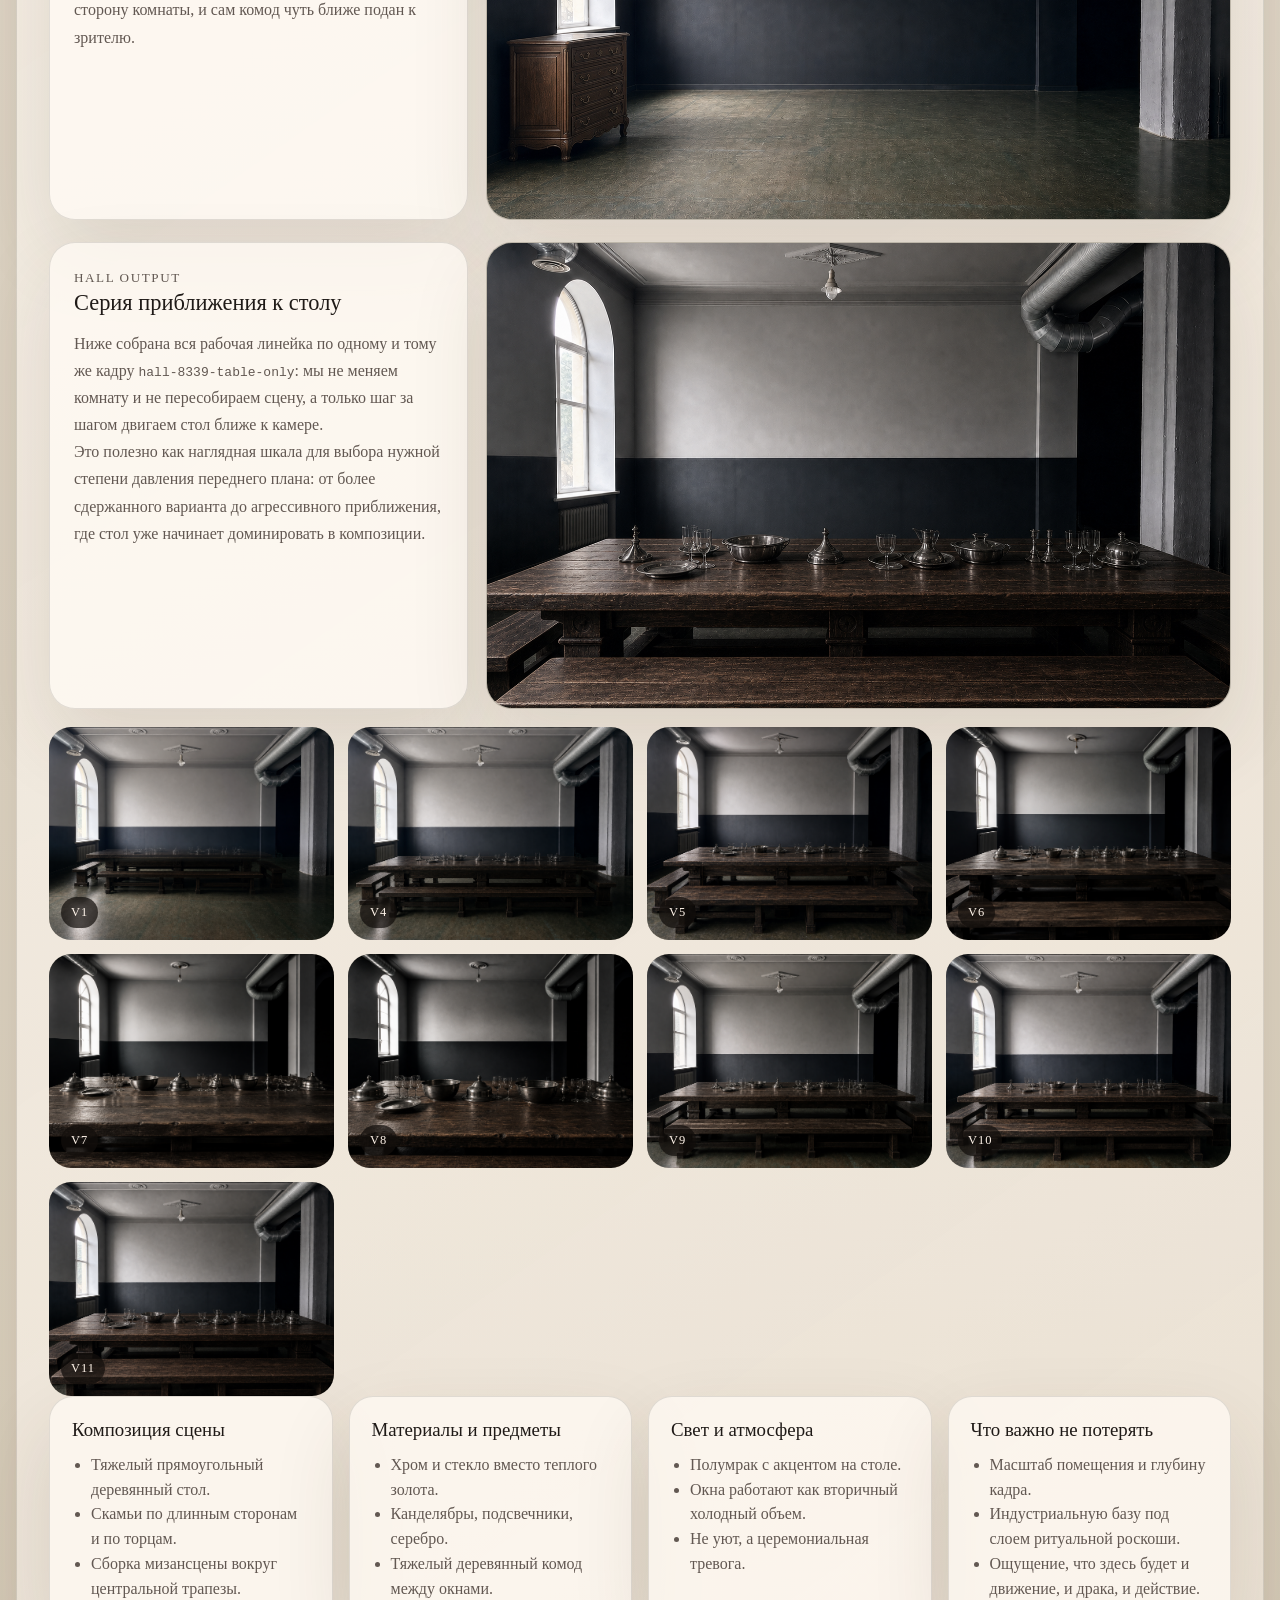
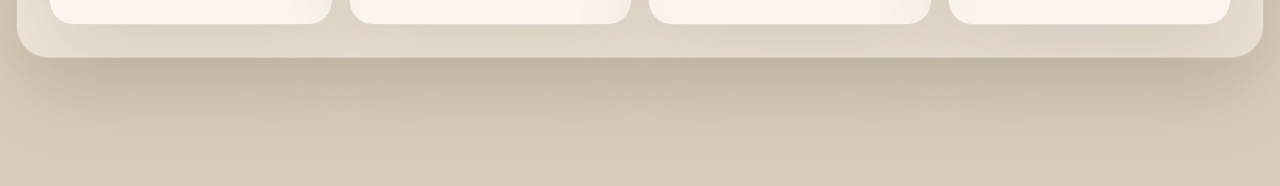
==== commit 9e1265ab: "Move hall dresser slightly closer" ====
--- a/hall.html
+++ b/hall.html
@@ -160,12 +160,13 @@
               Это отдельный проход по пустому кадру без стола: на место
               скамейки слева поставлен именно этот комод. В текущей версии он
               уже придвинут к левой стенке и развернут так, чтобы ящики
-              смотрели вправо, в сторону комнаты.
-            </p>
-          </div>
-
-          <a class="previs-visual" href="./assets/images/Living Room/generated/hall-8339-clean-plate-with-dresser-v2.png" data-lightbox>
-            <img src="./assets/images/Living Room/generated/hall-8339-clean-plate-with-dresser-v2.png" alt="Главный зал вампиров без стола, но с комодом у левой стены, развернутым ящиками вправо" />
+              смотрели вправо, в сторону комнаты, и сам комод чуть ближе
+              подан к зрителю.
+            </p>
+          </div>
+
+          <a class="previs-visual" href="./assets/images/Living Room/generated/hall-8339-clean-plate-with-dresser-v3.png" data-lightbox>
+            <img src="./assets/images/Living Room/generated/hall-8339-clean-plate-with-dresser-v3.png" alt="Главный зал вампиров без стола, но с комодом у левой стены, развернутым ящиками вправо и чуть ближе к зрителю" />
           </a>
         </div>
 
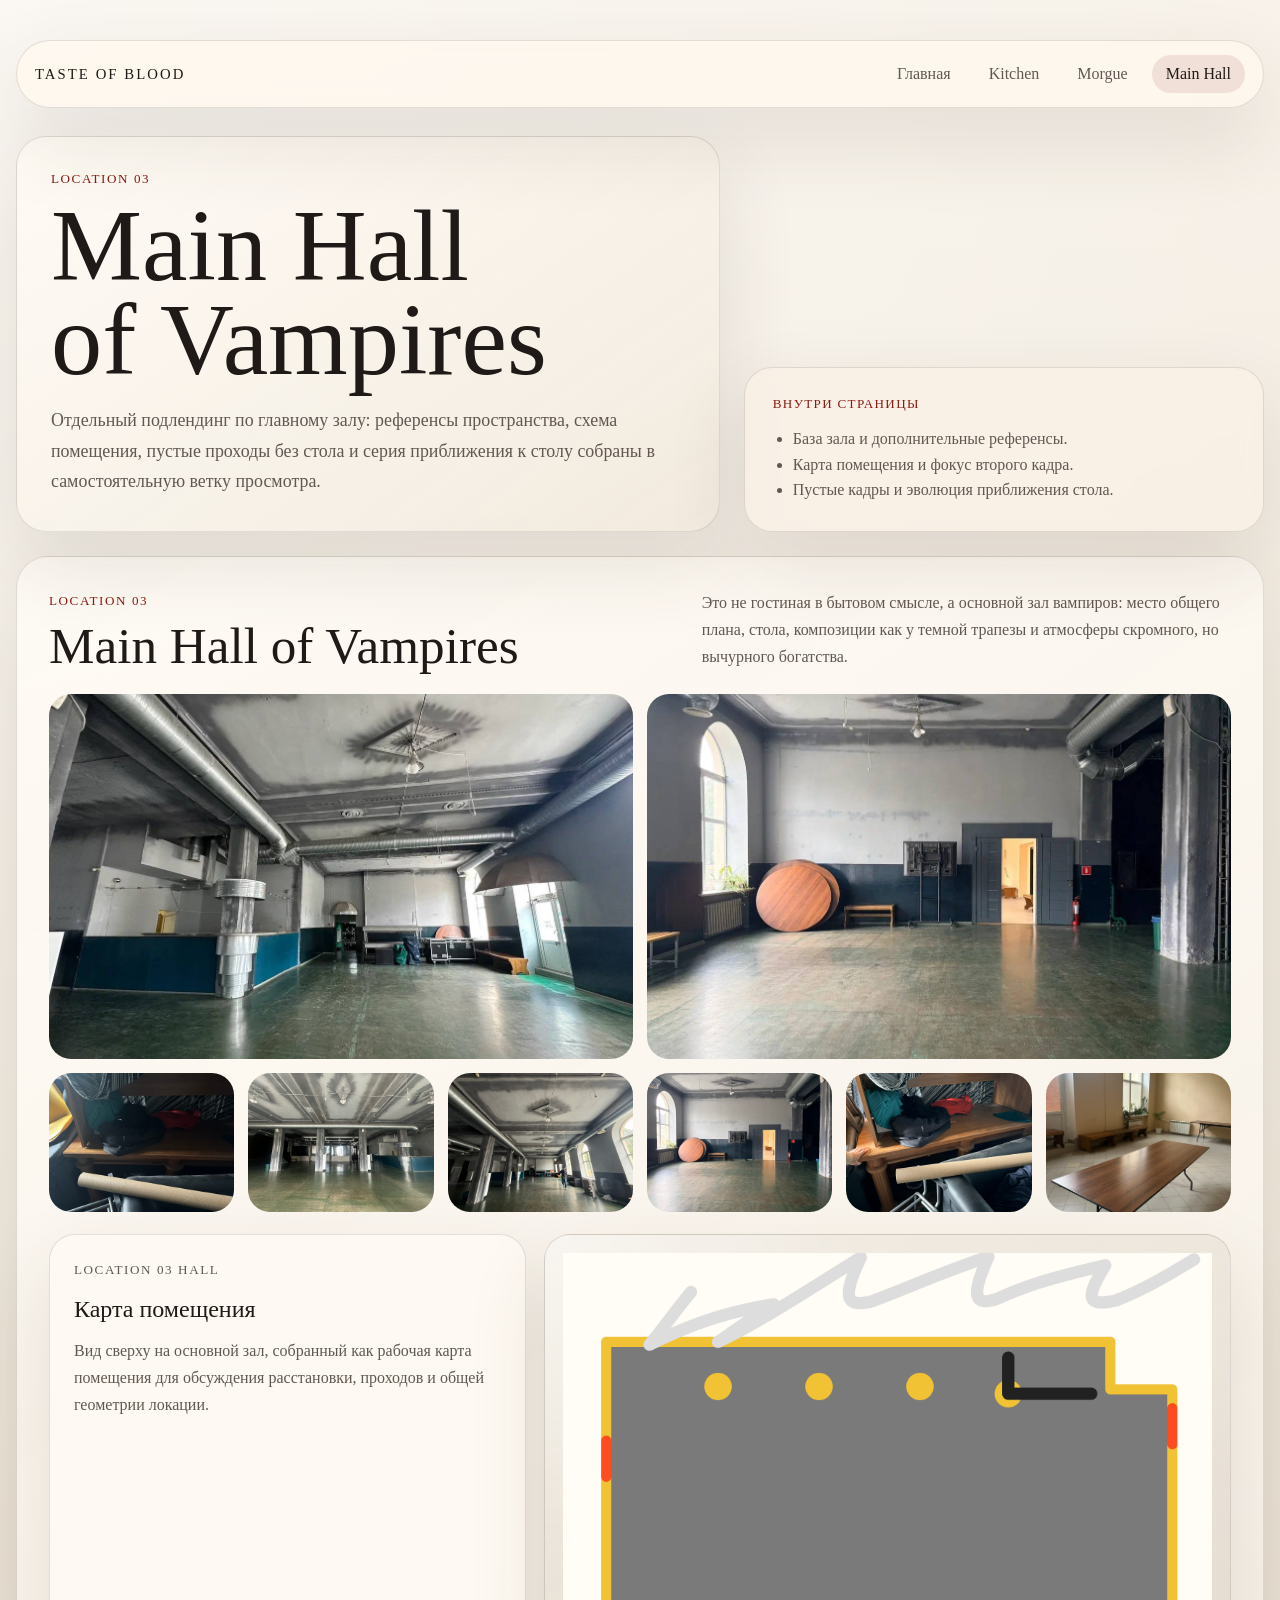
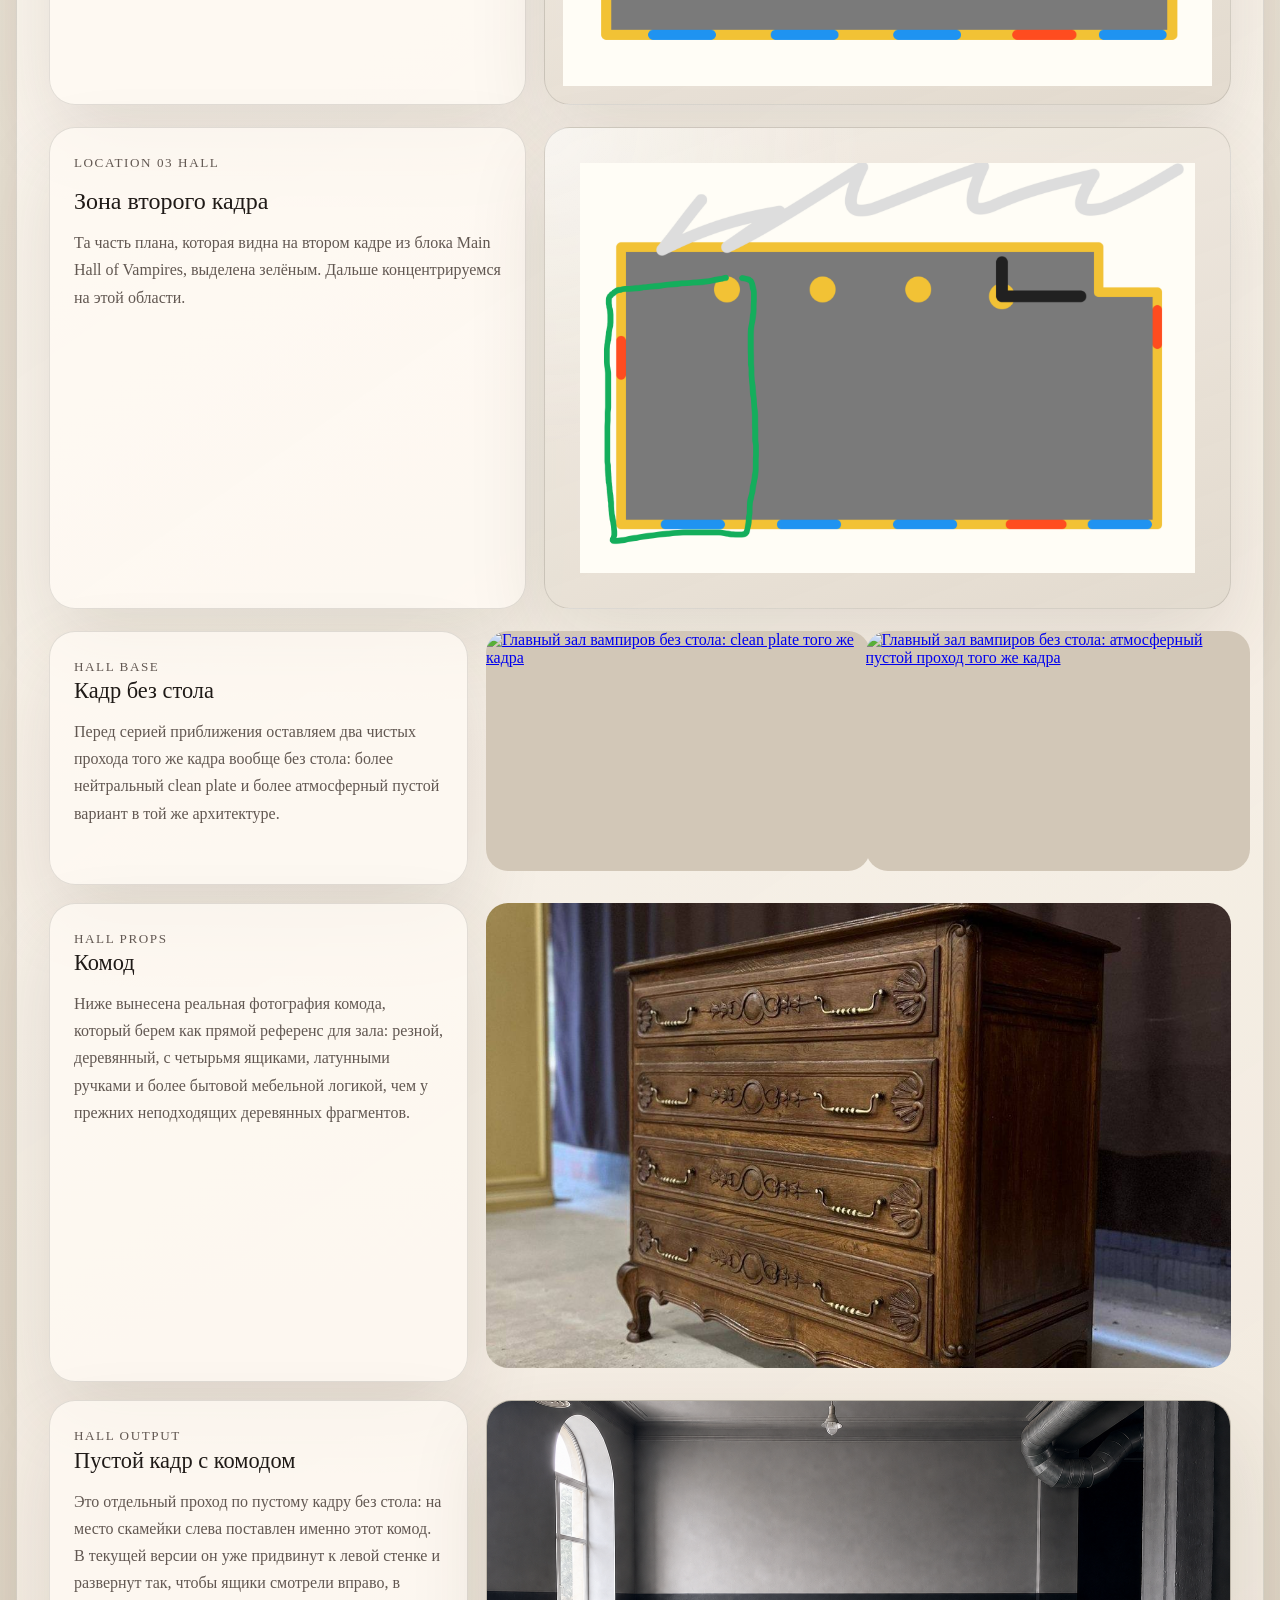
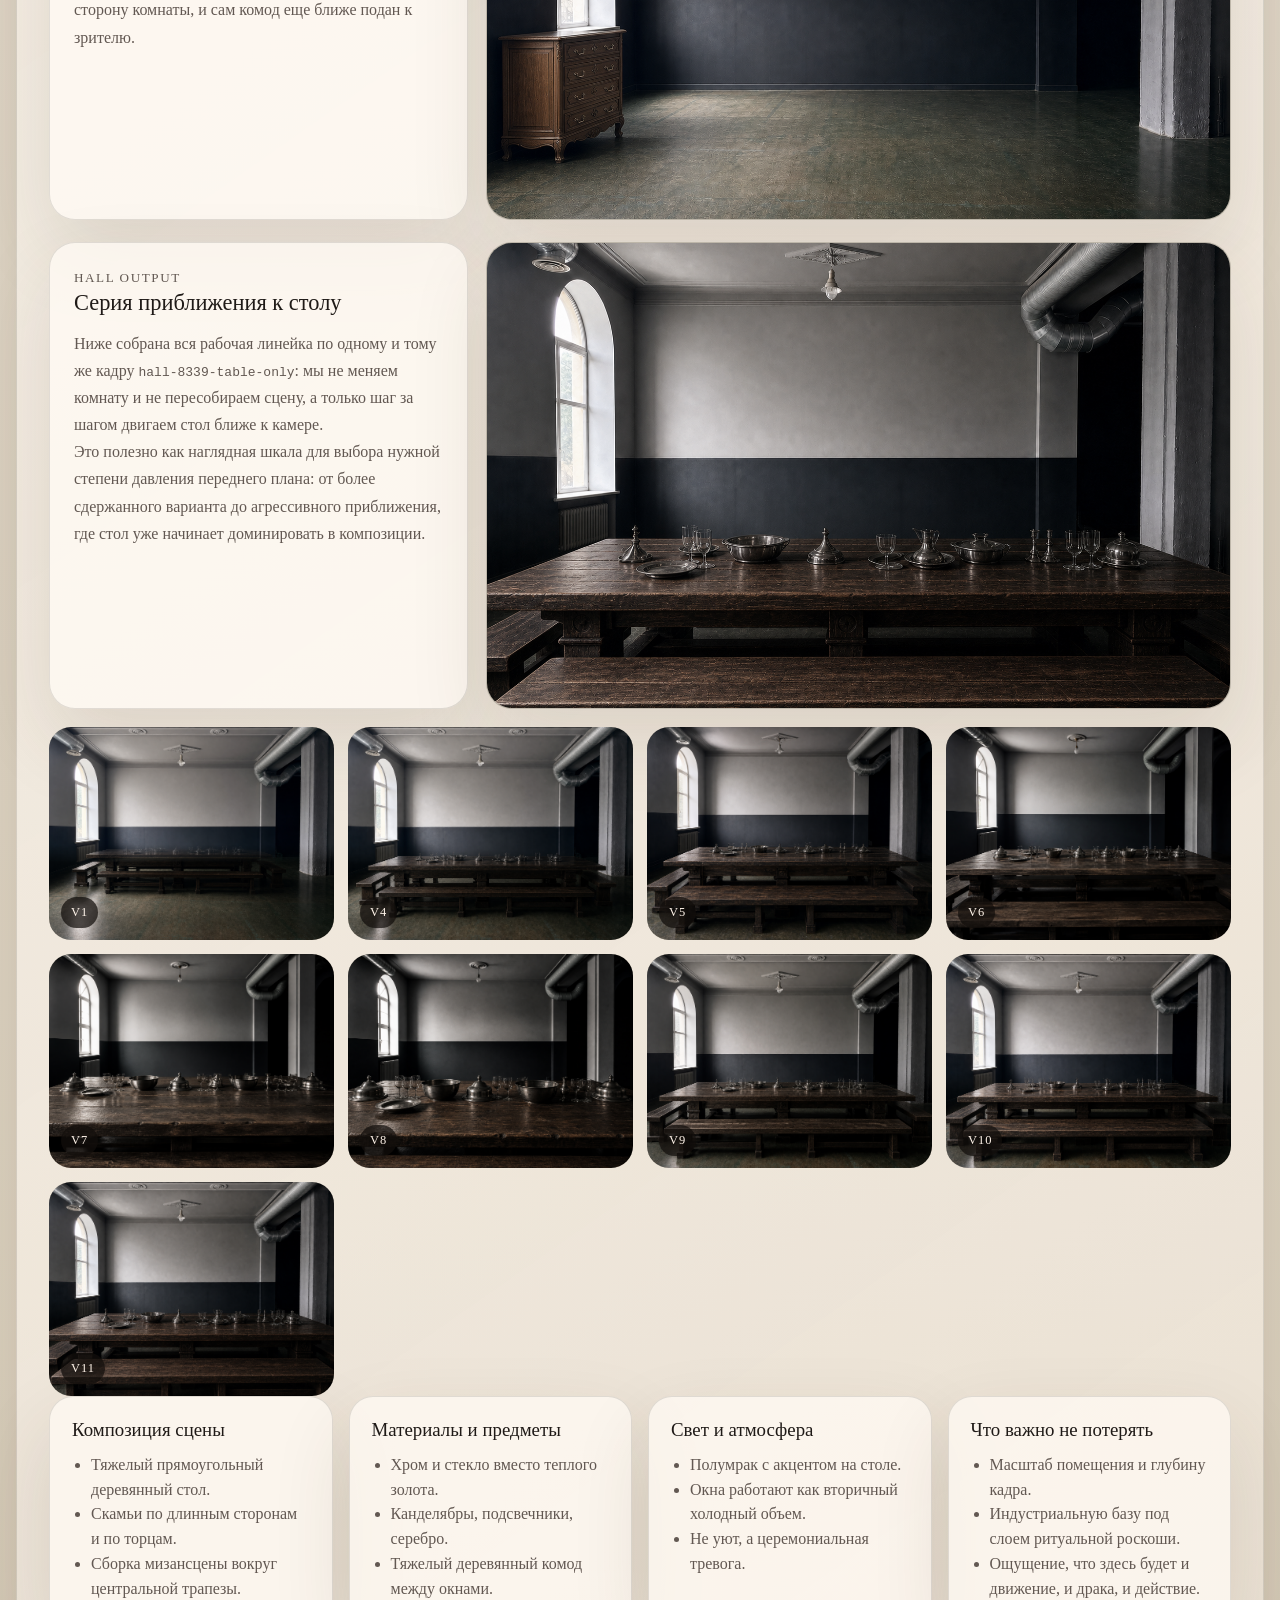
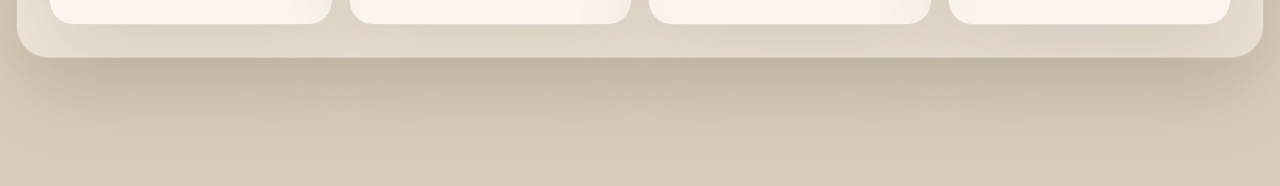
==== commit c7b34037: "Move hall dresser closer again" ====
--- a/hall.html
+++ b/hall.html
@@ -160,13 +160,13 @@
               Это отдельный проход по пустому кадру без стола: на место
               скамейки слева поставлен именно этот комод. В текущей версии он
               уже придвинут к левой стенке и развернут так, чтобы ящики
-              смотрели вправо, в сторону комнаты, и сам комод чуть ближе
+              смотрели вправо, в сторону комнаты, и сам комод еще ближе
               подан к зрителю.
             </p>
           </div>
 
-          <a class="previs-visual" href="./assets/images/Living Room/generated/hall-8339-clean-plate-with-dresser-v3.png" data-lightbox>
-            <img src="./assets/images/Living Room/generated/hall-8339-clean-plate-with-dresser-v3.png" alt="Главный зал вампиров без стола, но с комодом у левой стены, развернутым ящиками вправо и чуть ближе к зрителю" />
+          <a class="previs-visual" href="./assets/images/Living Room/generated/hall-8339-clean-plate-with-dresser-v4.png" data-lightbox>
+            <img src="./assets/images/Living Room/generated/hall-8339-clean-plate-with-dresser-v4.png" alt="Главный зал вампиров без стола, но с комодом у левой стены, развернутым ящиками вправо и еще ближе к зрителю" />
           </a>
         </div>
 
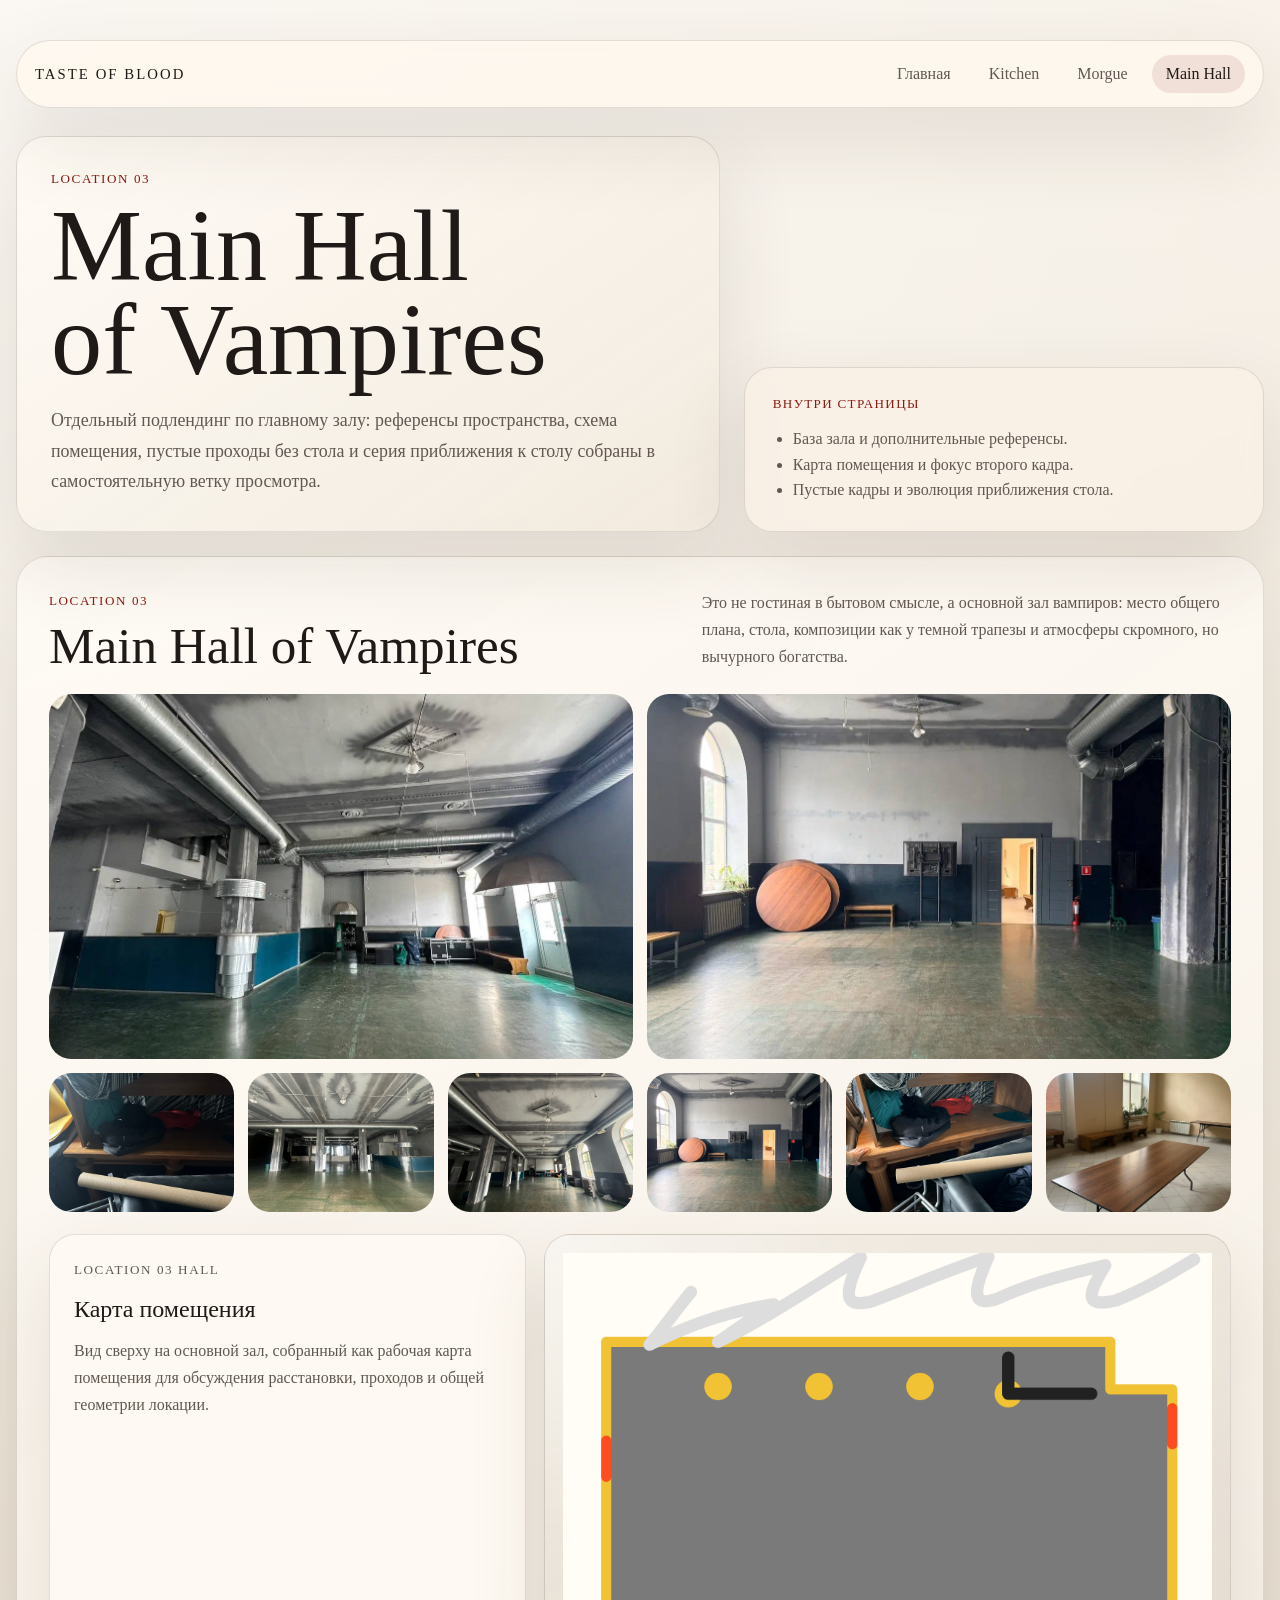
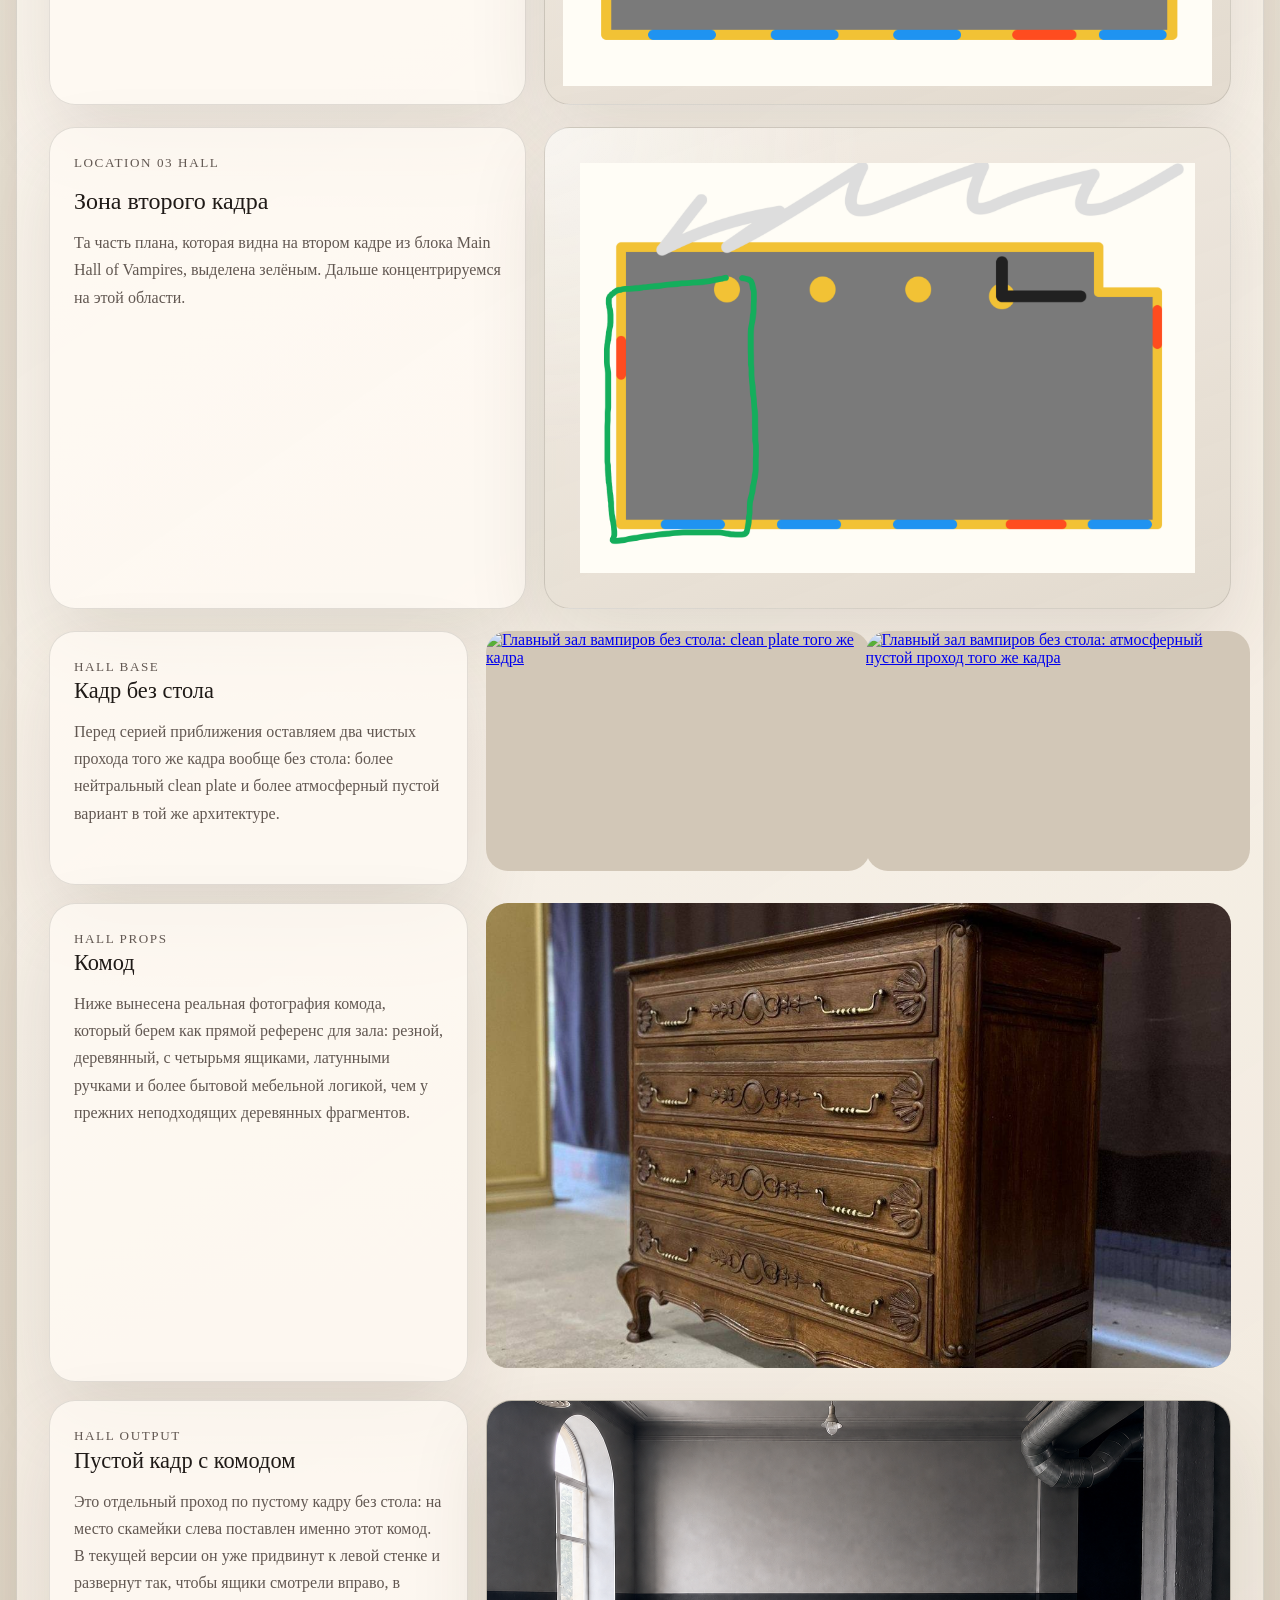
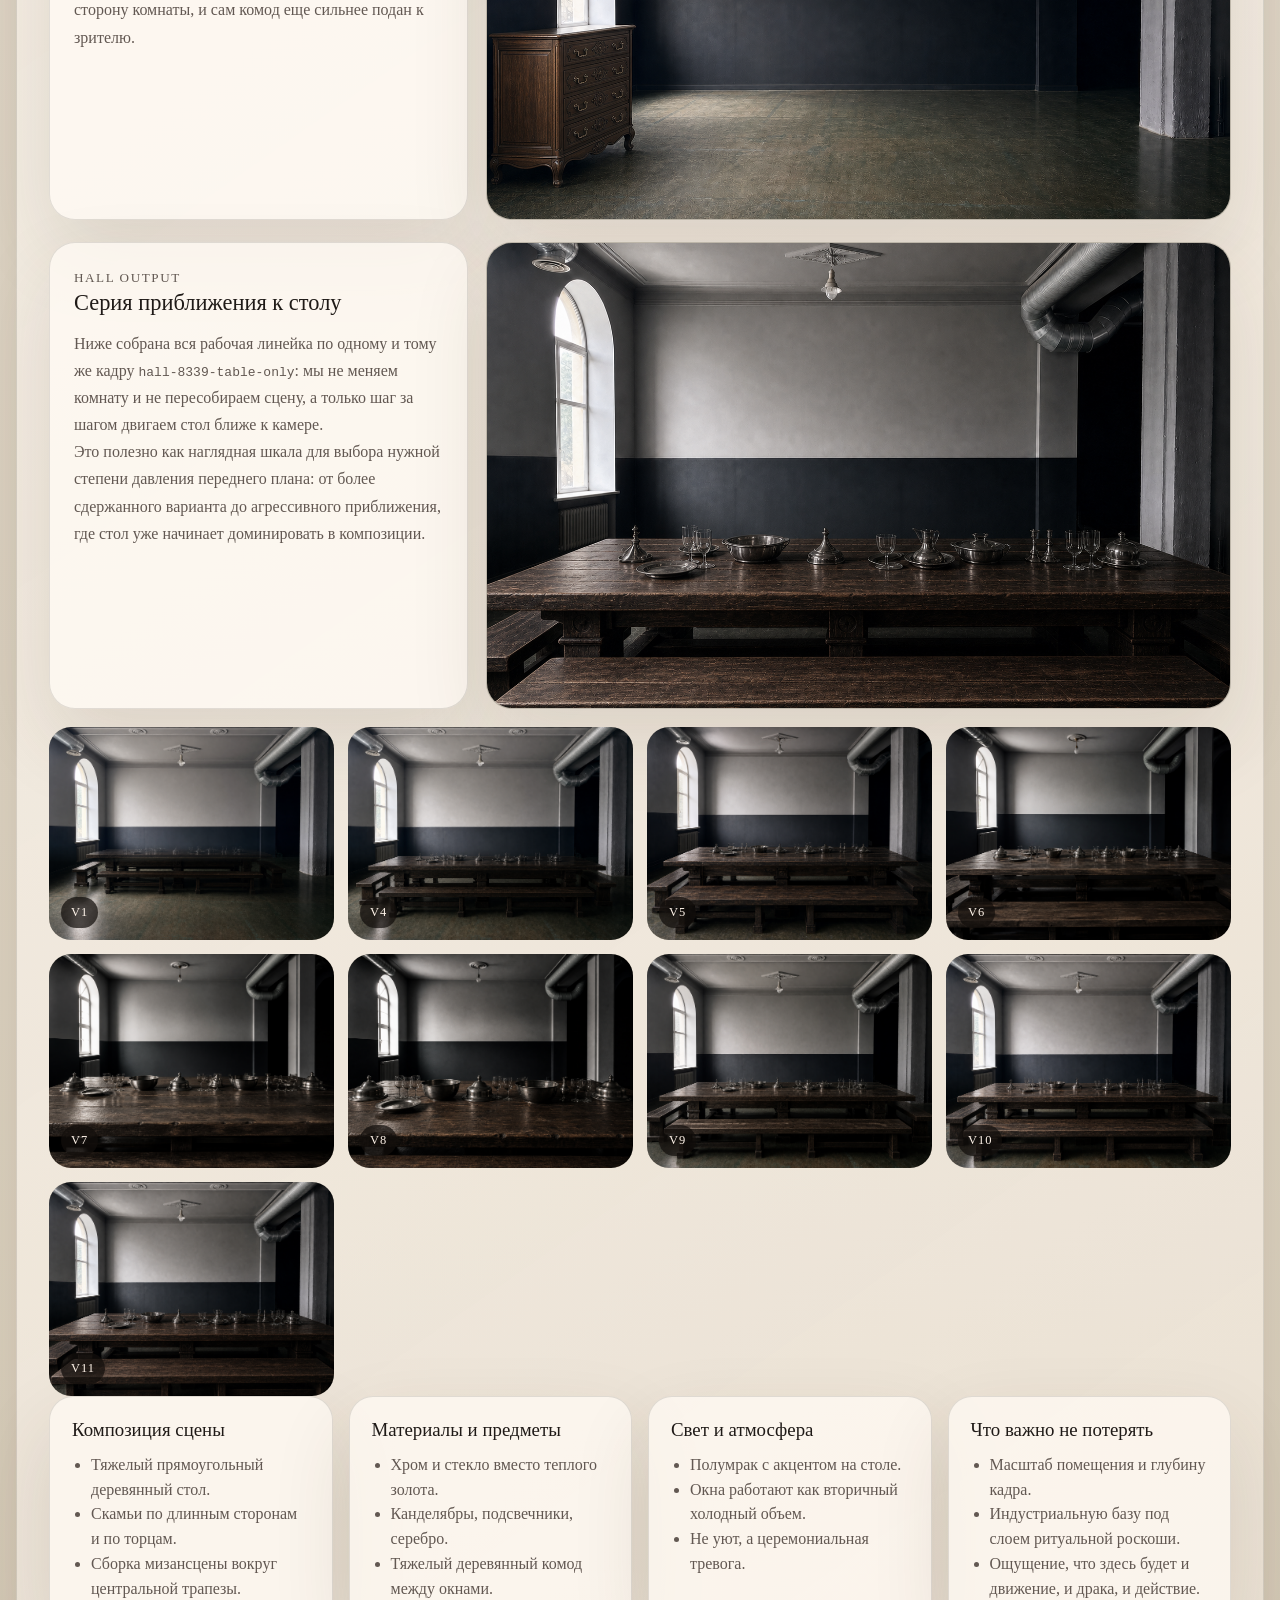
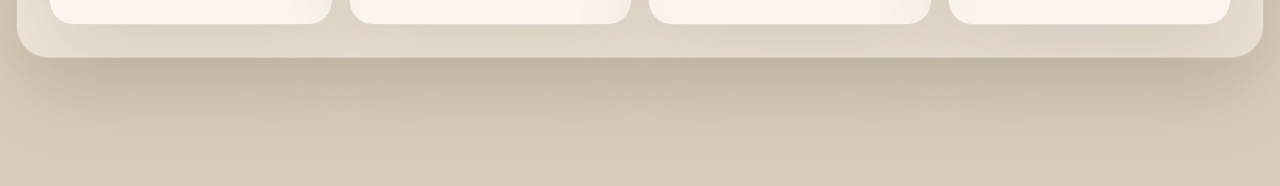
==== commit b27449d6: "Move hall dresser even closer" ====
--- a/hall.html
+++ b/hall.html
@@ -160,13 +160,13 @@
               Это отдельный проход по пустому кадру без стола: на место
               скамейки слева поставлен именно этот комод. В текущей версии он
               уже придвинут к левой стенке и развернут так, чтобы ящики
-              смотрели вправо, в сторону комнаты, и сам комод еще ближе
+              смотрели вправо, в сторону комнаты, и сам комод еще сильнее
               подан к зрителю.
             </p>
           </div>
 
-          <a class="previs-visual" href="./assets/images/Living Room/generated/hall-8339-clean-plate-with-dresser-v4.png" data-lightbox>
-            <img src="./assets/images/Living Room/generated/hall-8339-clean-plate-with-dresser-v4.png" alt="Главный зал вампиров без стола, но с комодом у левой стены, развернутым ящиками вправо и еще ближе к зрителю" />
+          <a class="previs-visual" href="./assets/images/Living Room/generated/hall-8339-clean-plate-with-dresser-v5.png" data-lightbox>
+            <img src="./assets/images/Living Room/generated/hall-8339-clean-plate-with-dresser-v5.png" alt="Главный зал вампиров без стола, но с комодом у левой стены, развернутым ящиками вправо и еще сильнее поданным к зрителю" />
           </a>
         </div>
 
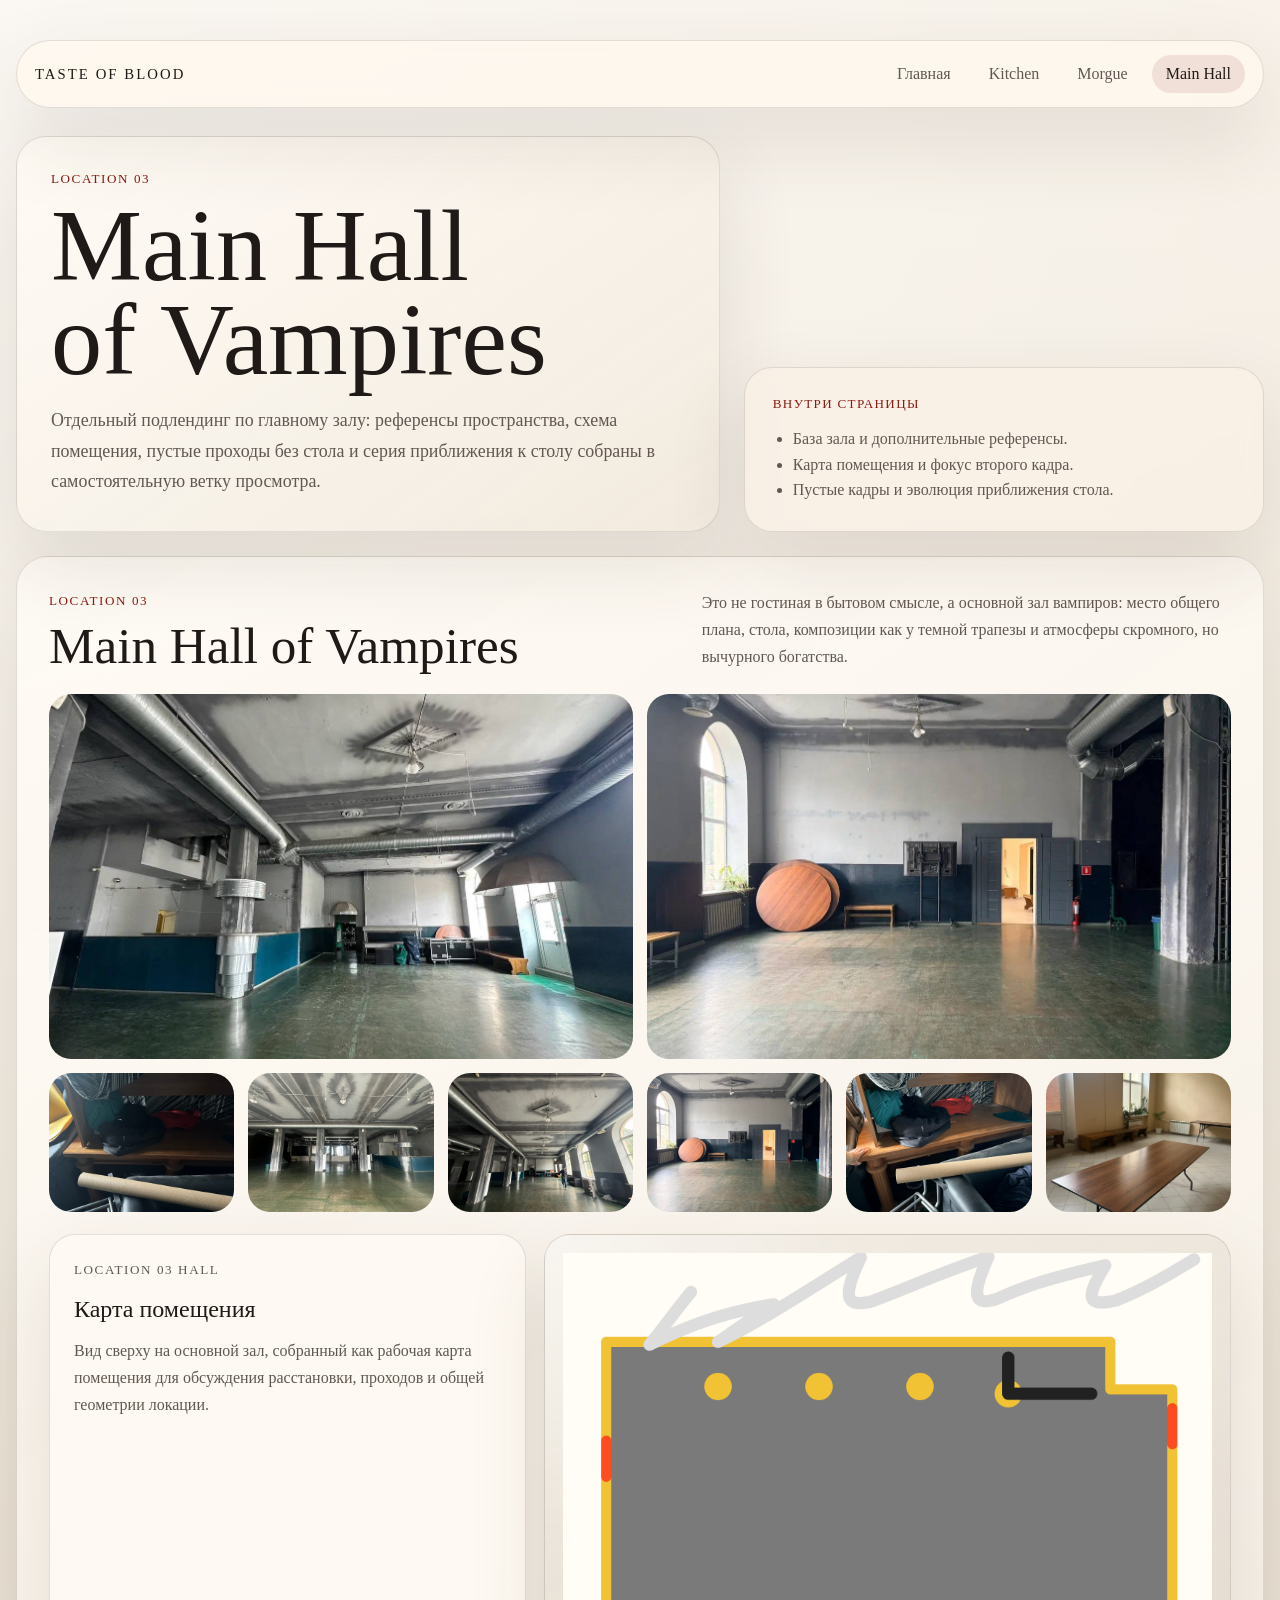
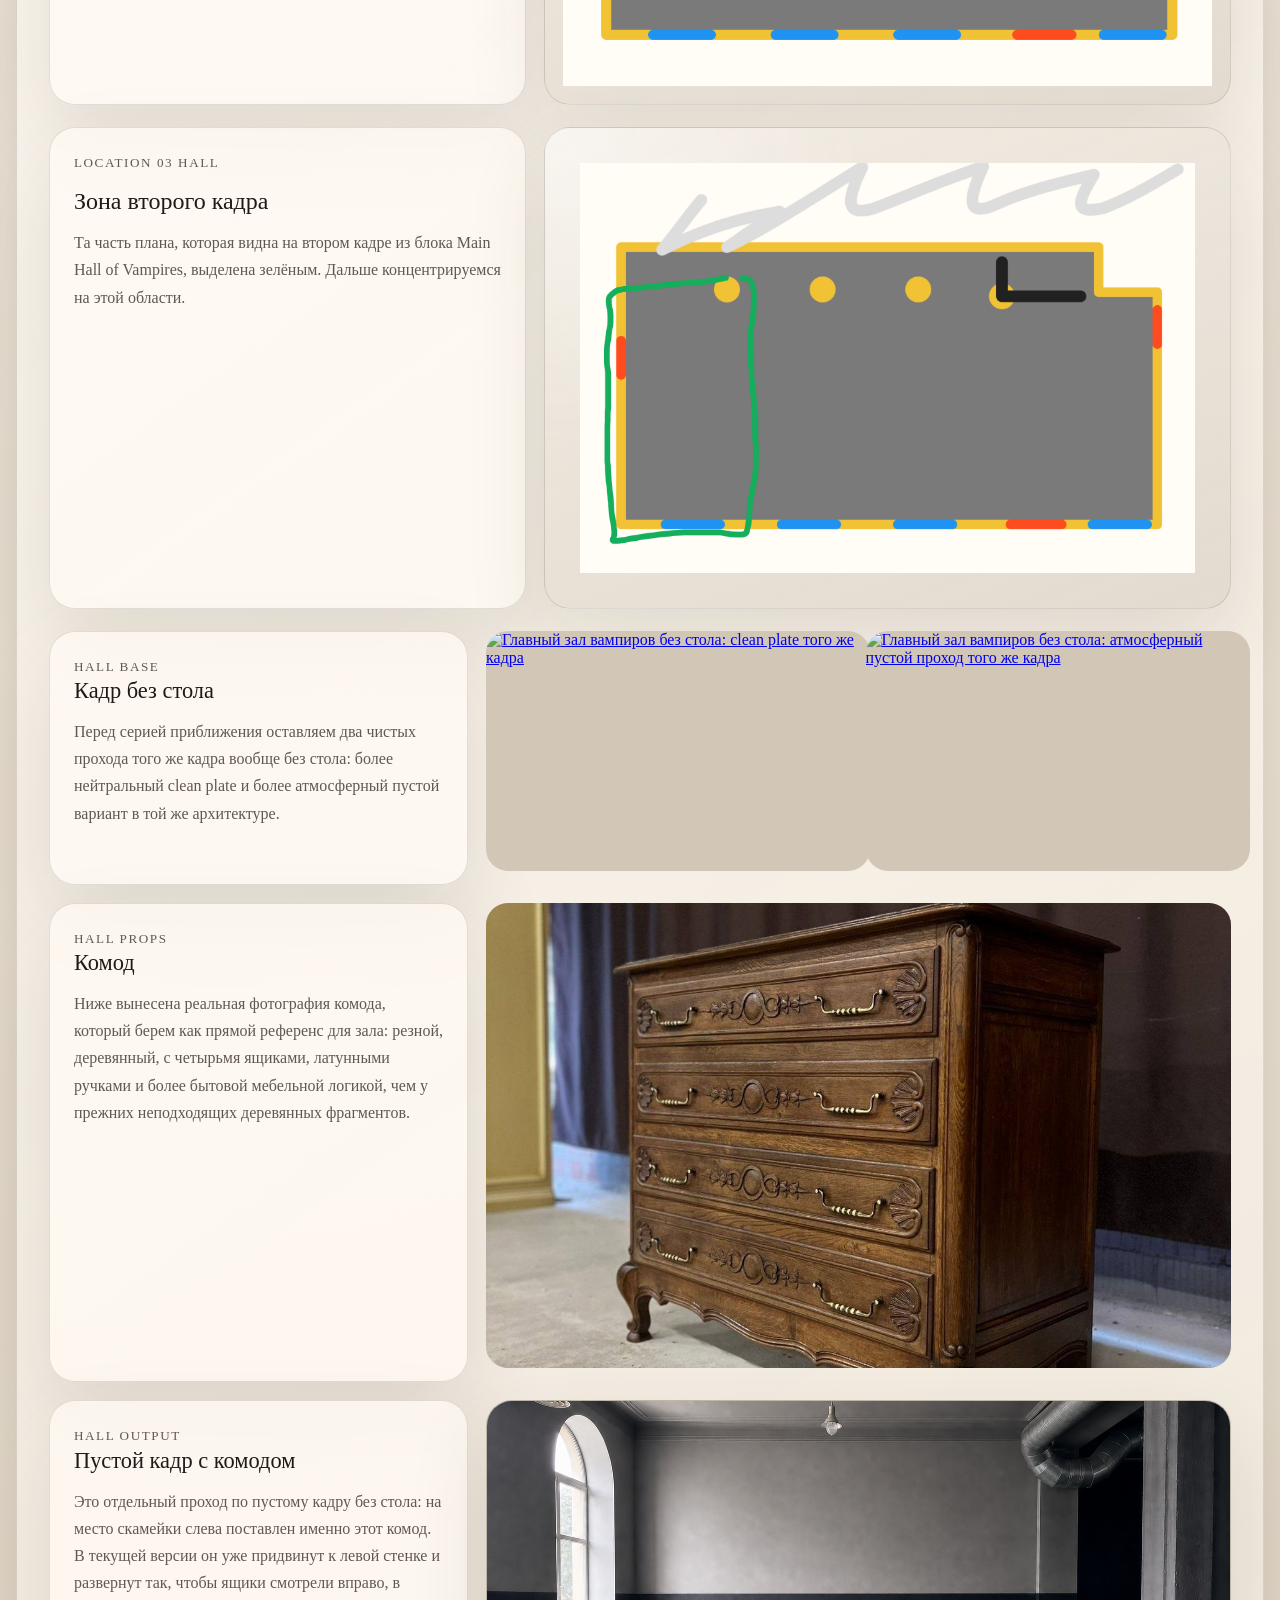
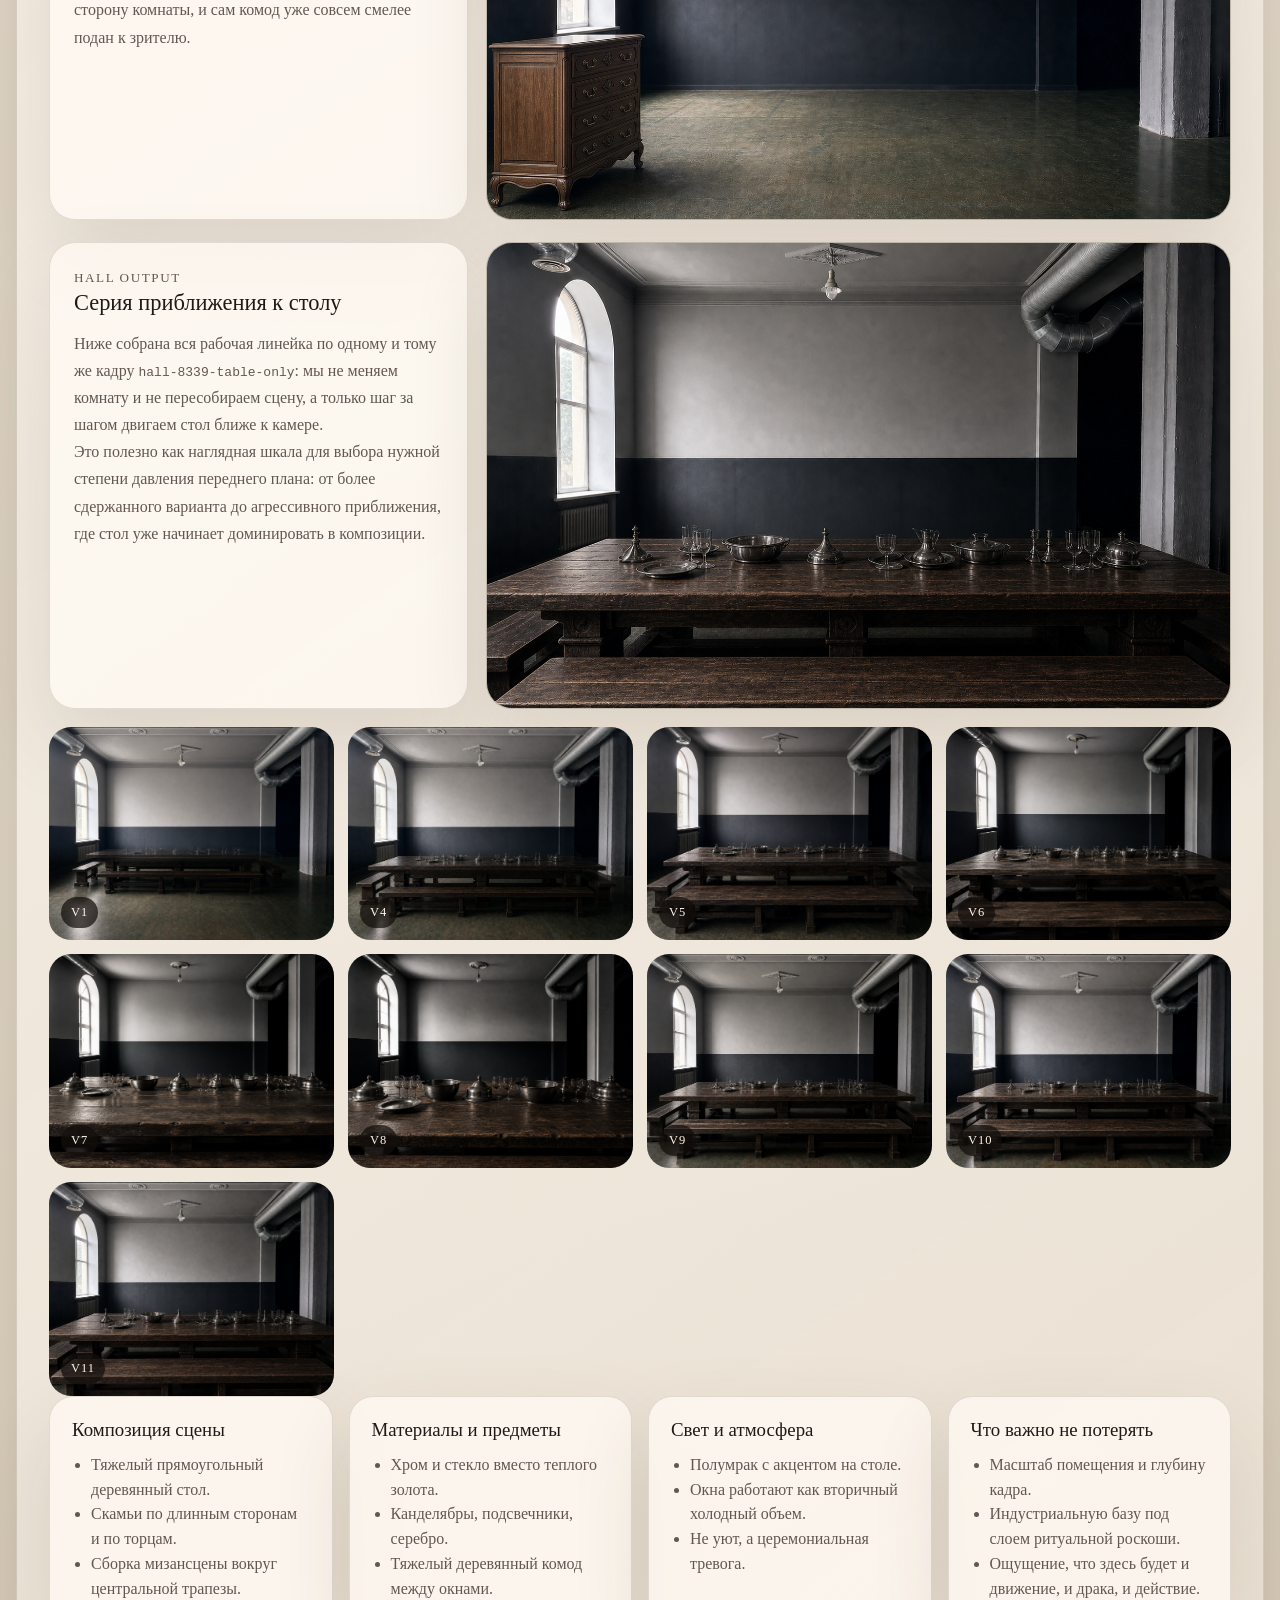
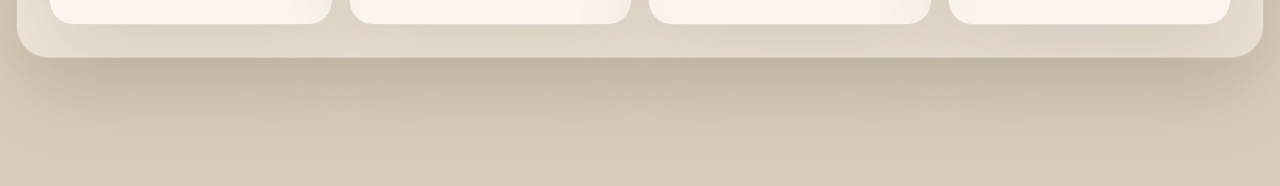
==== commit 7333a94f: "Push hall dresser forward more boldly" ====
--- a/hall.html
+++ b/hall.html
@@ -160,13 +160,13 @@
               Это отдельный проход по пустому кадру без стола: на место
               скамейки слева поставлен именно этот комод. В текущей версии он
               уже придвинут к левой стенке и развернут так, чтобы ящики
-              смотрели вправо, в сторону комнаты, и сам комод еще сильнее
-              подан к зрителю.
-            </p>
-          </div>
-
-          <a class="previs-visual" href="./assets/images/Living Room/generated/hall-8339-clean-plate-with-dresser-v5.png" data-lightbox>
-            <img src="./assets/images/Living Room/generated/hall-8339-clean-plate-with-dresser-v5.png" alt="Главный зал вампиров без стола, но с комодом у левой стены, развернутым ящиками вправо и еще сильнее поданным к зрителю" />
+              смотрели вправо, в сторону комнаты, и сам комод уже совсем
+              смелее подан к зрителю.
+            </p>
+          </div>
+
+          <a class="previs-visual" href="./assets/images/Living Room/generated/hall-8339-clean-plate-with-dresser-v6.png" data-lightbox>
+            <img src="./assets/images/Living Room/generated/hall-8339-clean-plate-with-dresser-v6.png" alt="Главный зал вампиров без стола, но с комодом у левой стены, развернутым ящиками вправо и очень смело поданным к зрителю" />
           </a>
         </div>
 
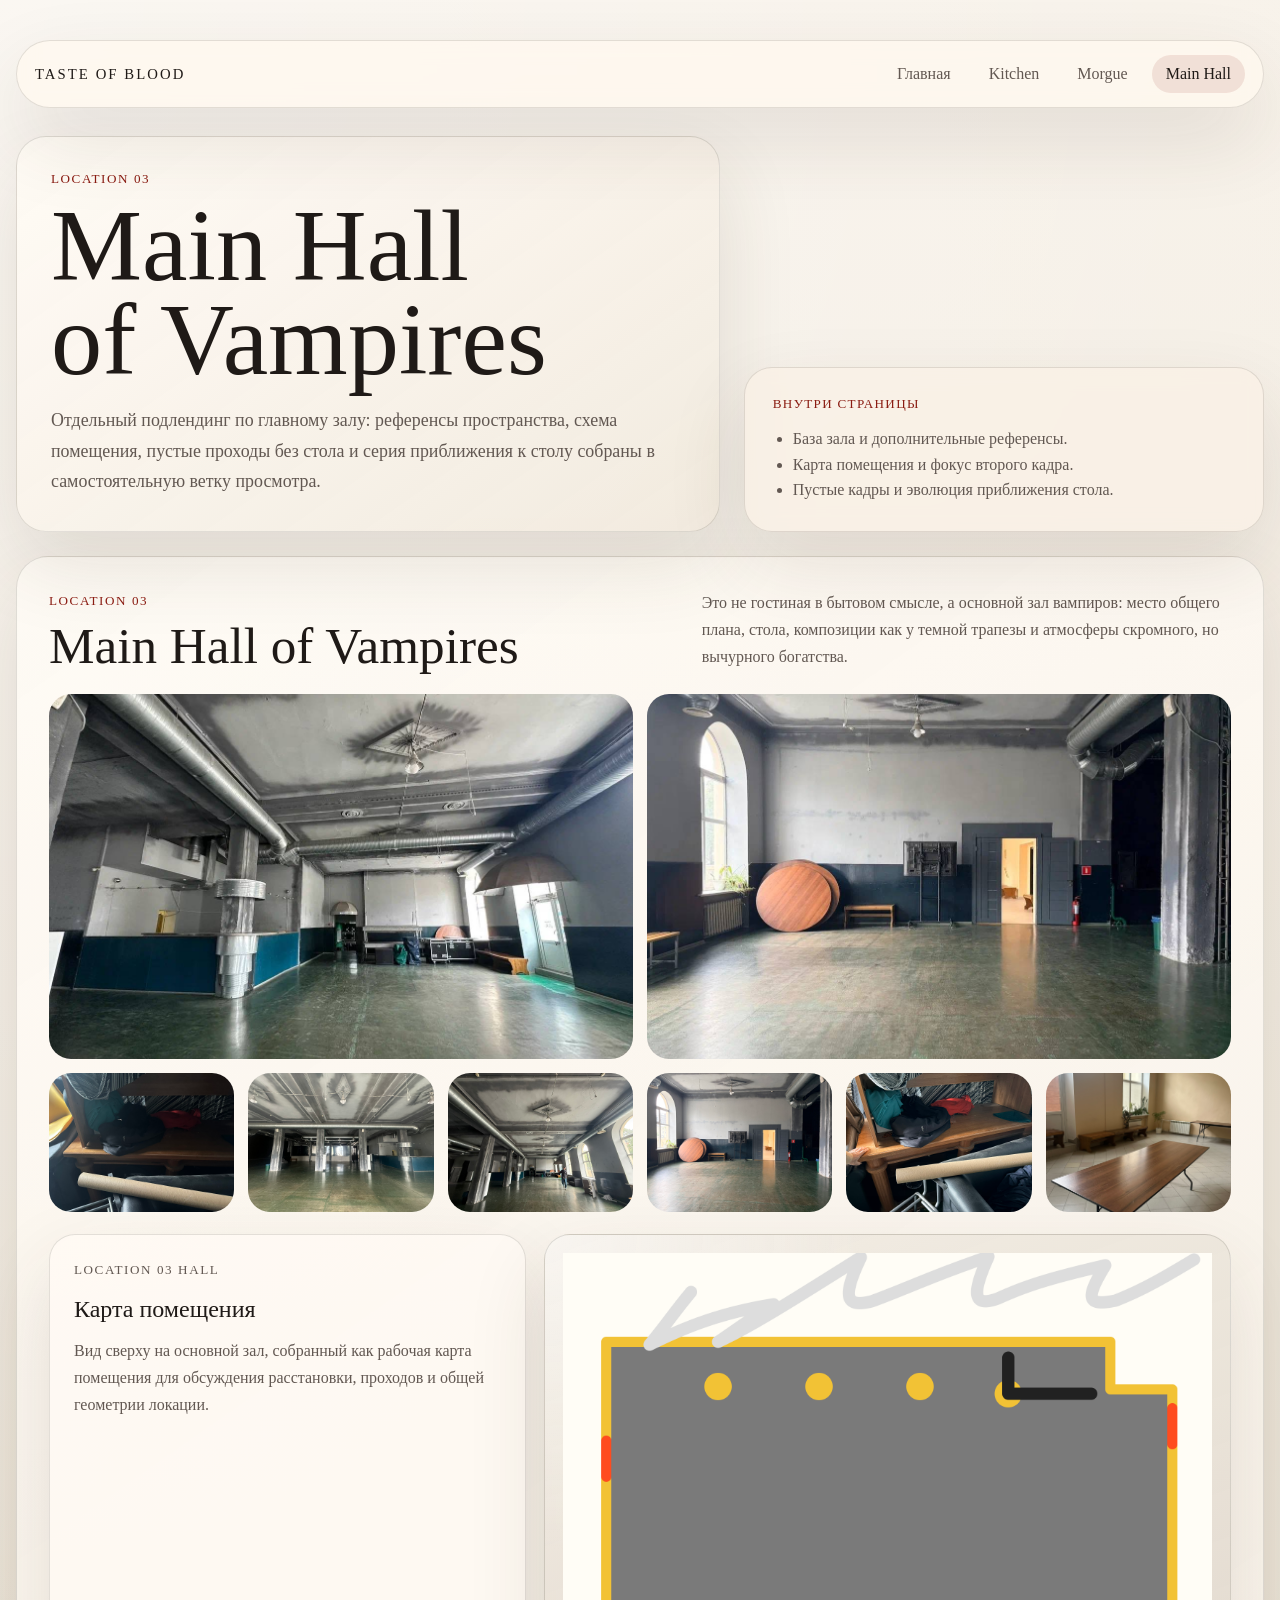
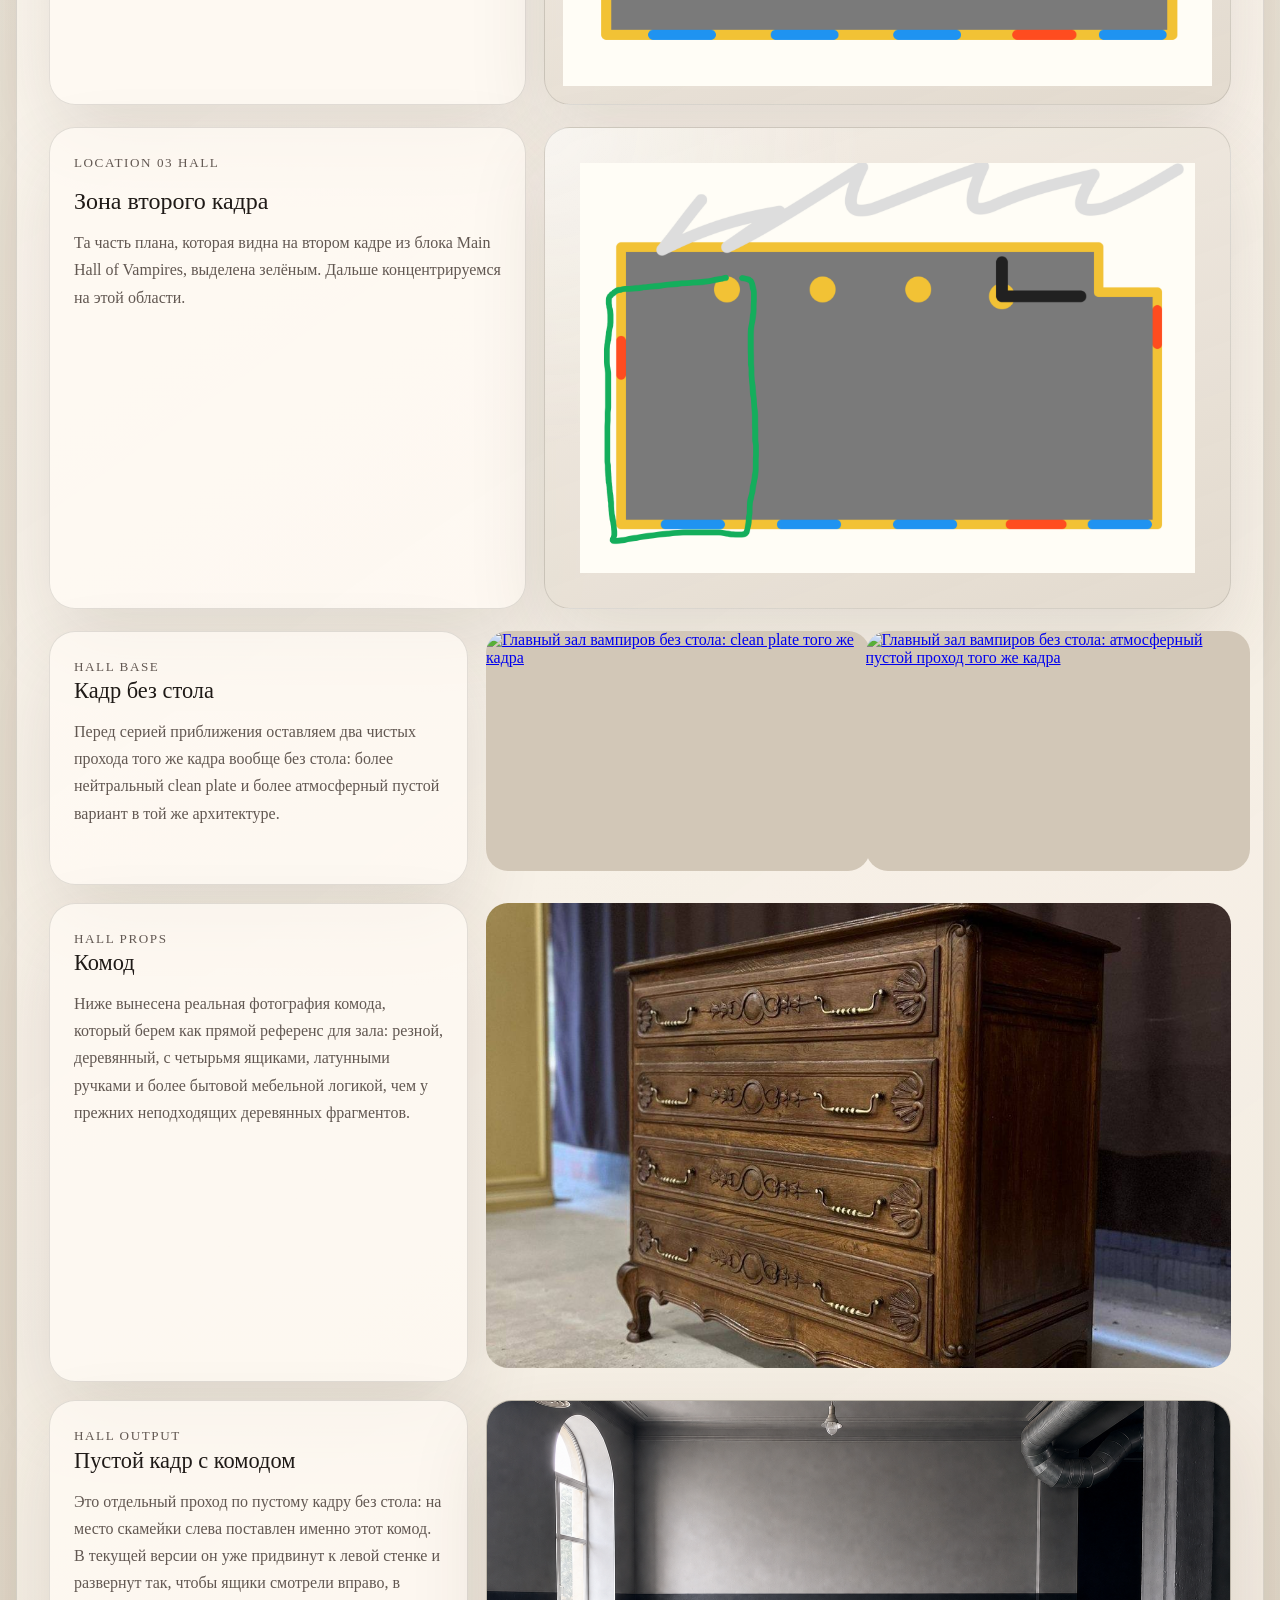
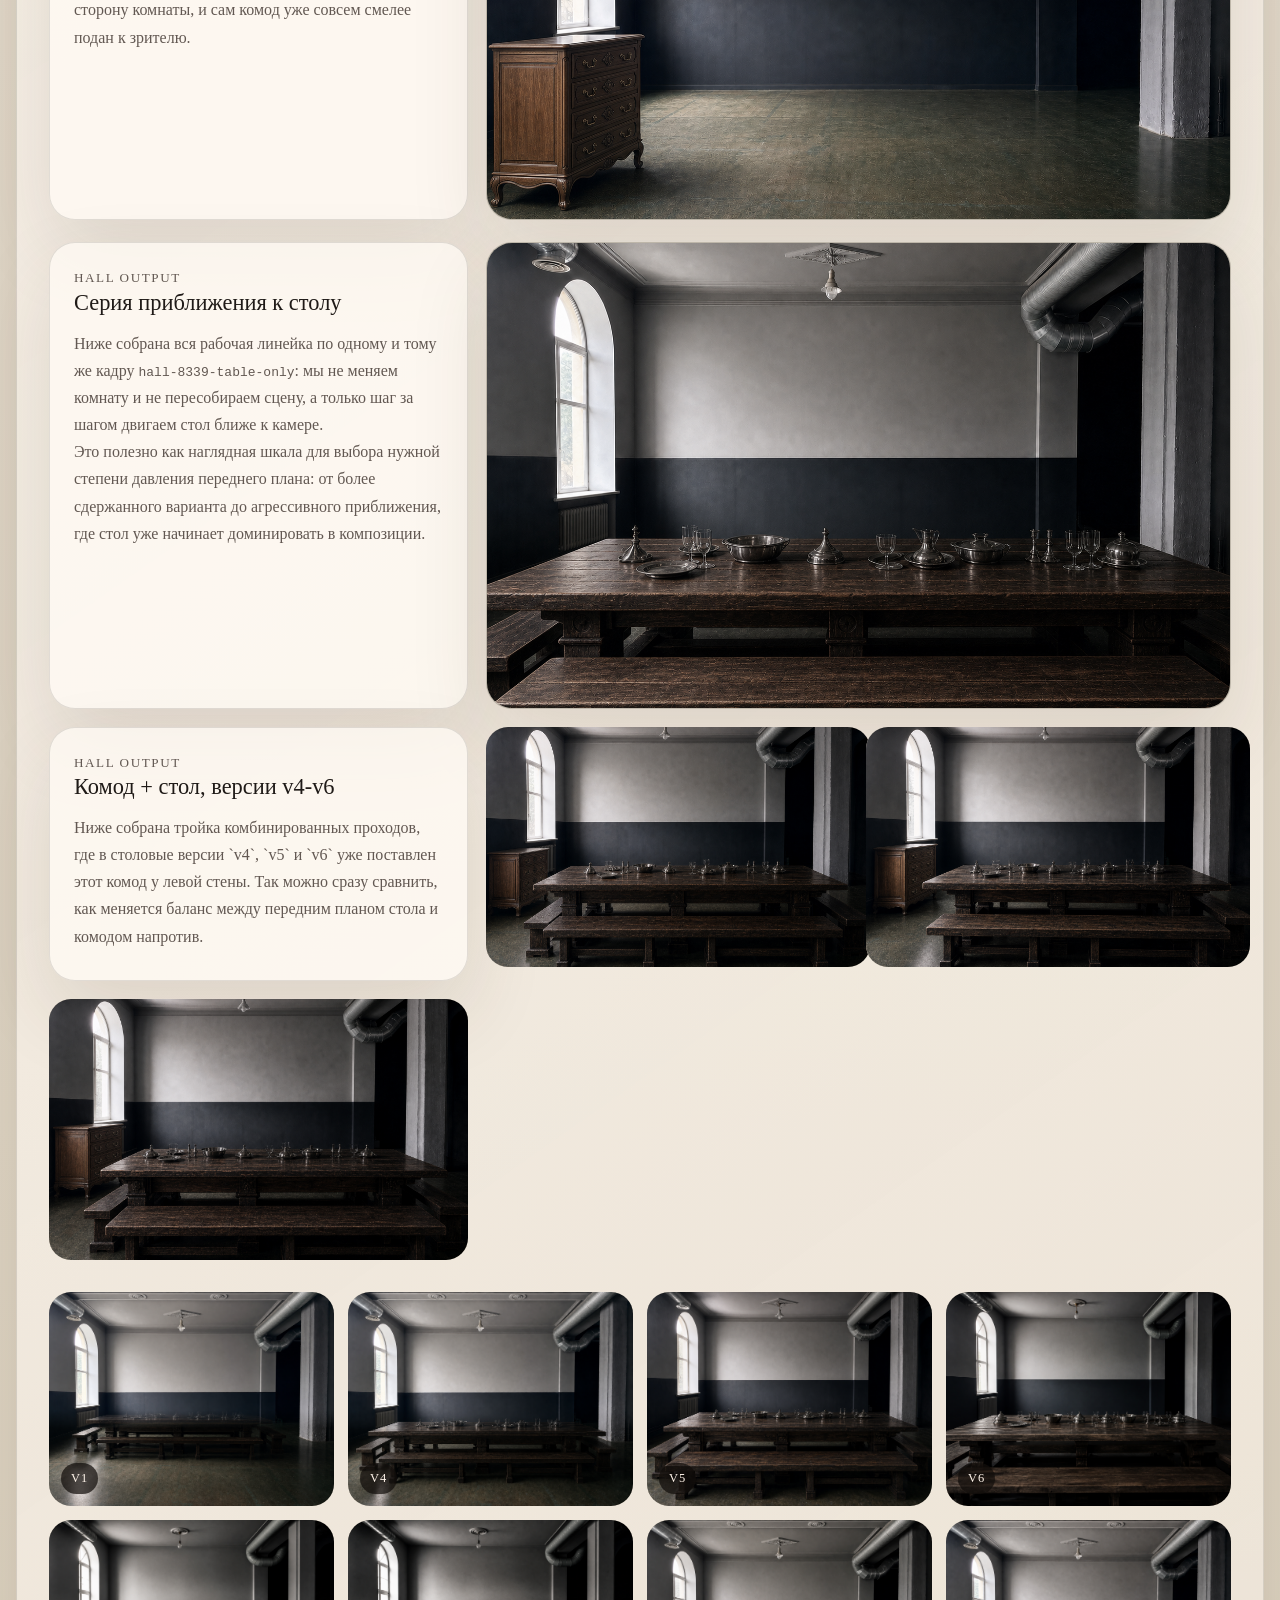
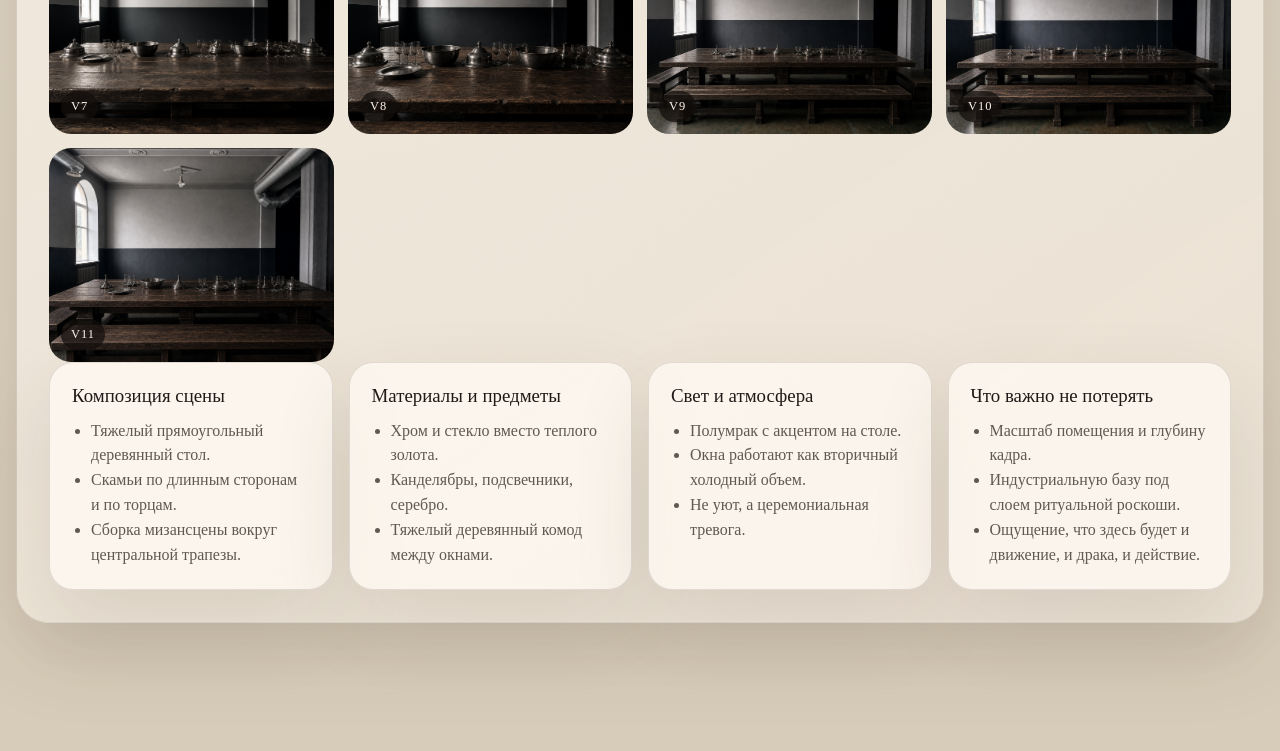
==== commit 1db69336: "Add hall dresser-table variants v4 to v6" ====
--- a/hall.html
+++ b/hall.html
@@ -193,6 +193,34 @@
           </a>
         </div>
 
+        <div class="previs-block" aria-labelledby="hall-dresser-table-title">
+          <div class="previs-copy">
+            <p class="eyebrow">Hall Output</p>
+            <h3 id="hall-dresser-table-title">Комод + стол, версии v4-v6</h3>
+            <p>
+              Ниже собрана тройка комбинированных проходов, где в столовые
+              версии `v4`, `v5` и `v6` уже поставлен этот комод у левой стены.
+              Так можно сразу сравнить, как меняется баланс между передним
+              планом стола и комодом напротив.
+            </p>
+          </div>
+
+          <div class="gallery-primary">
+            <a class="gallery-item gallery-item-primary" href="./assets/images/Living Room/generated/hall-8339-table-with-dresser-v4.png" data-lightbox>
+              <img src="./assets/images/Living Room/generated/hall-8339-table-with-dresser-v4.png" alt="Главный зал вампиров: столовая версия v4 с добавленным комодом у левой стены" />
+            </a>
+            <a class="gallery-item gallery-item-primary" href="./assets/images/Living Room/generated/hall-8339-table-with-dresser-v5.png" data-lightbox>
+              <img src="./assets/images/Living Room/generated/hall-8339-table-with-dresser-v5.png" alt="Главный зал вампиров: столовая версия v5 с добавленным комодом у левой стены" />
+            </a>
+          </div>
+
+          <div class="gallery-primary gallery-primary-single">
+            <a class="gallery-item gallery-item-primary" href="./assets/images/Living Room/generated/hall-8339-table-with-dresser-v6.png" data-lightbox>
+              <img src="./assets/images/Living Room/generated/hall-8339-table-with-dresser-v6.png" alt="Главный зал вампиров: столовая версия v6 с добавленным комодом у левой стены" />
+            </a>
+          </div>
+        </div>
+
         <div class="sequence-block" aria-label="Последовательность вариантов приближения стола">
           <div class="sequence-grid">
             <a class="gallery-item gallery-item-thumb sequence-item" href="./assets/images/Living Room/generated/hall-8339-table-only-v1.png" data-lightbox>
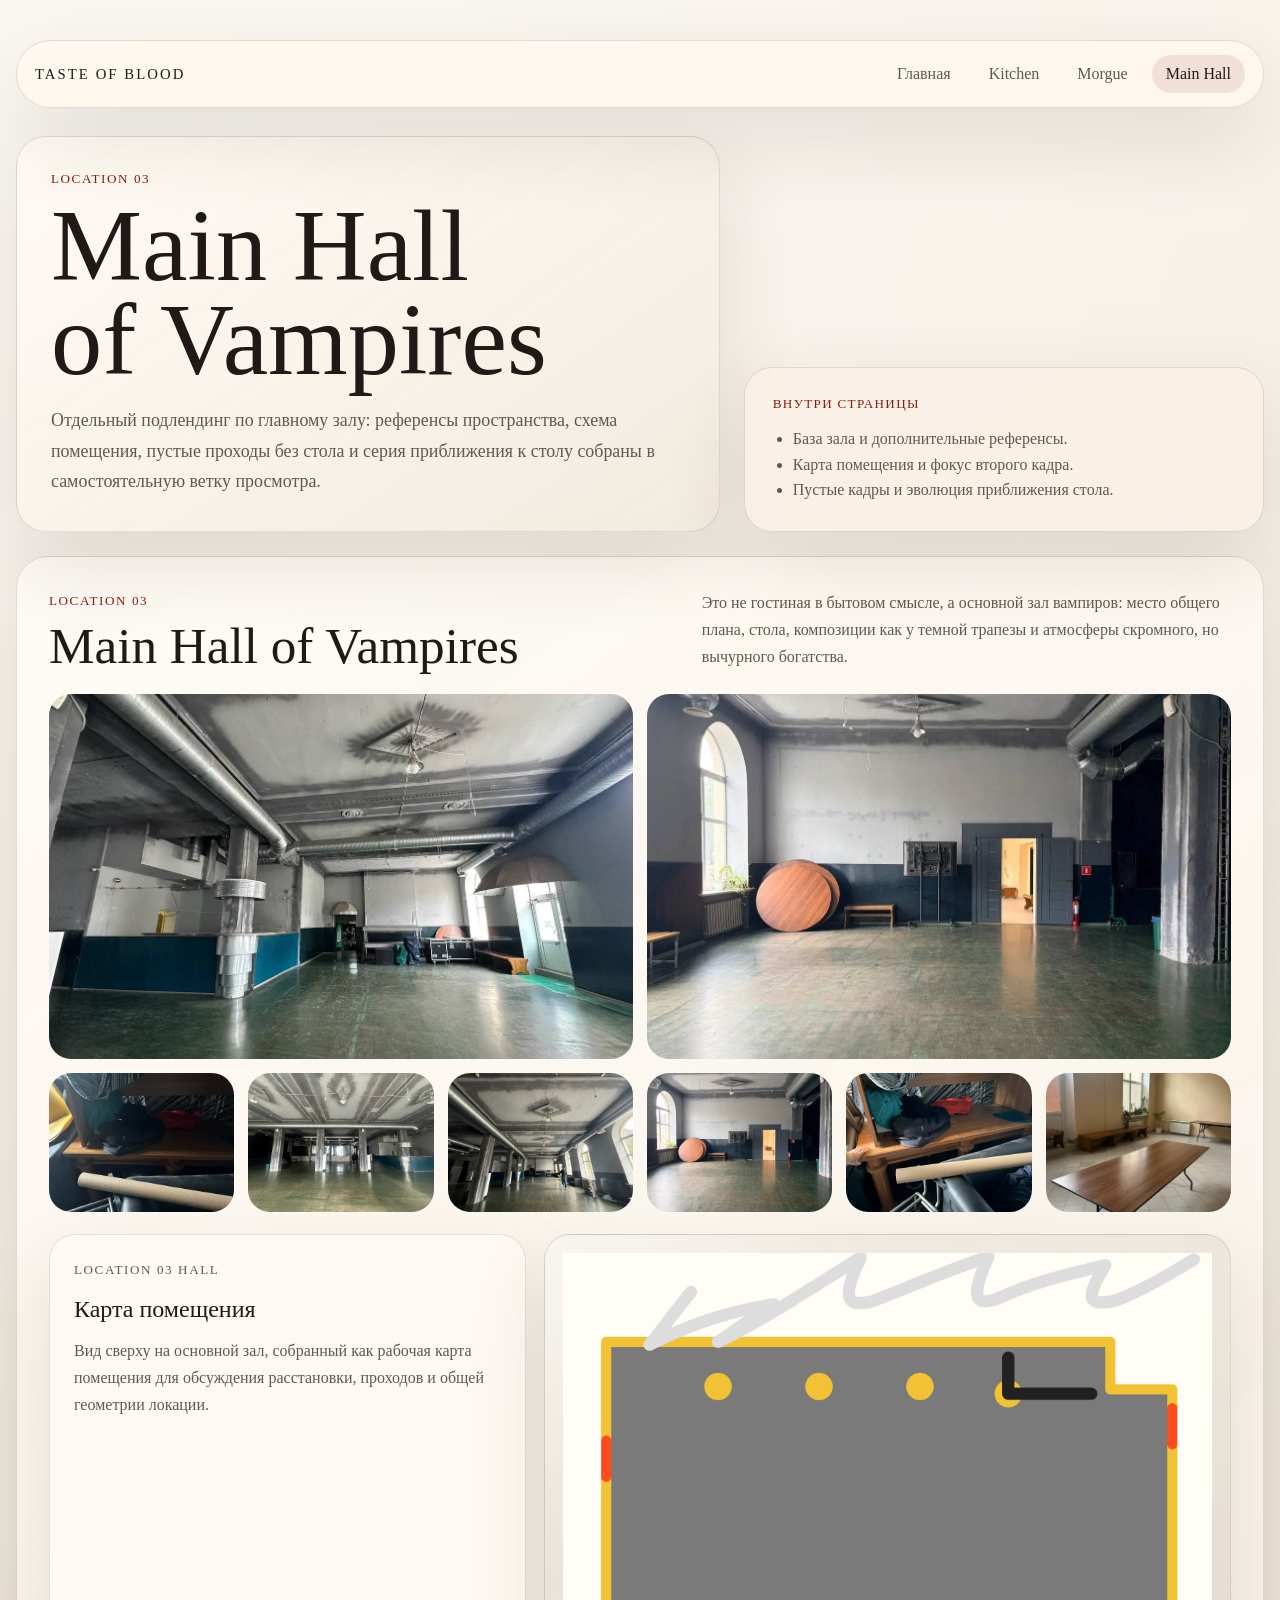
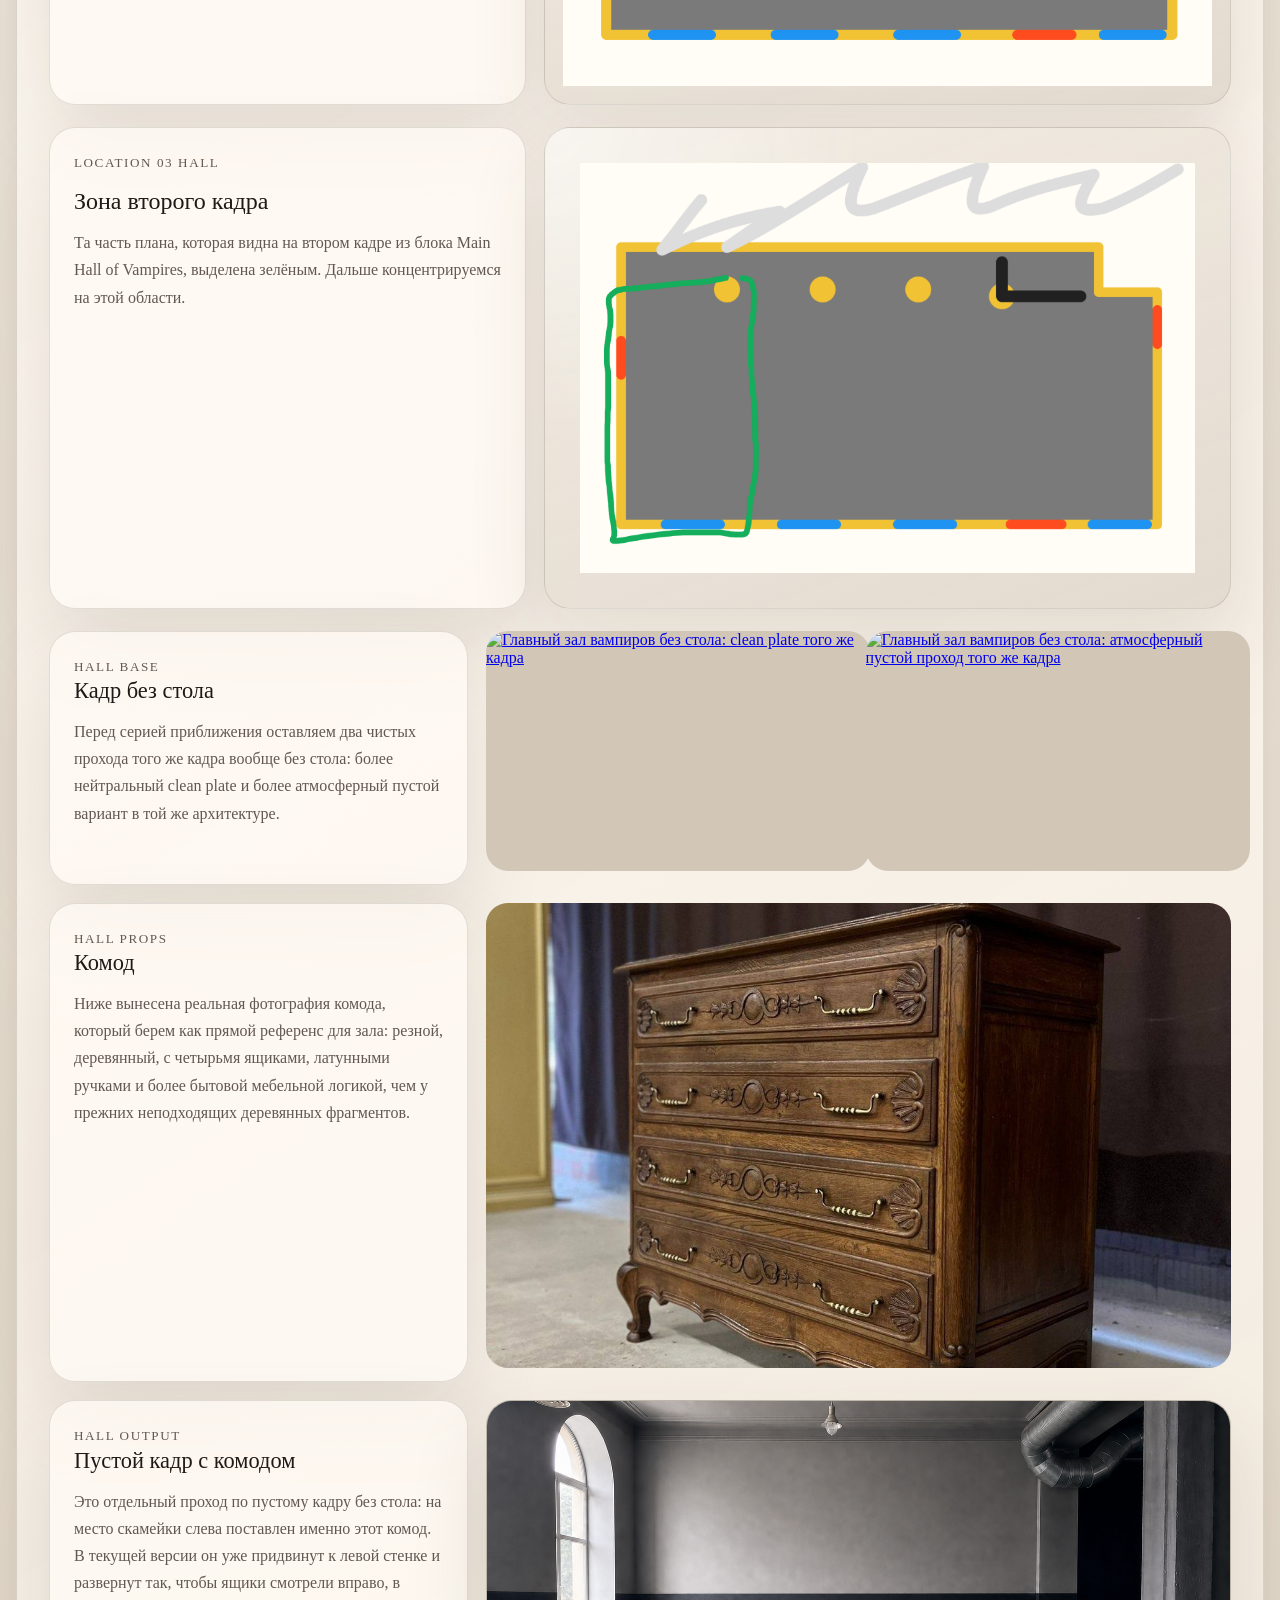
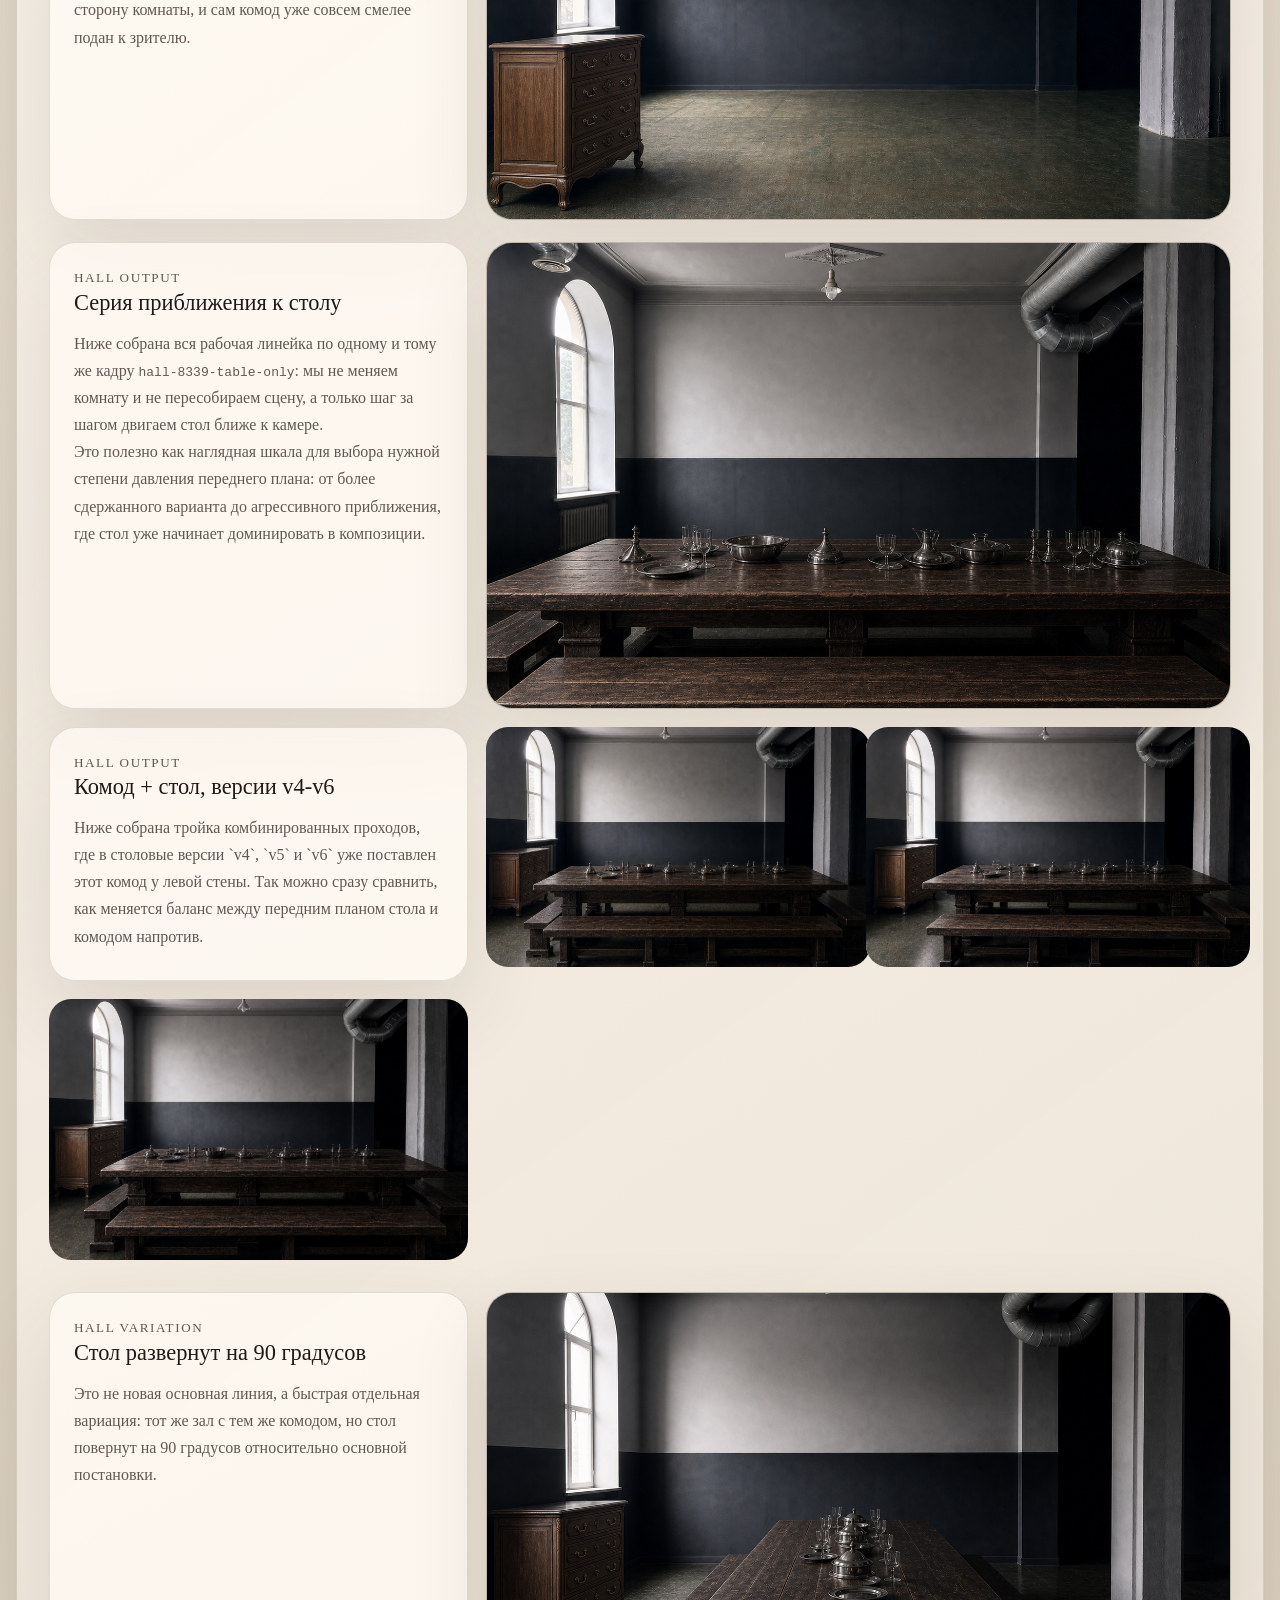
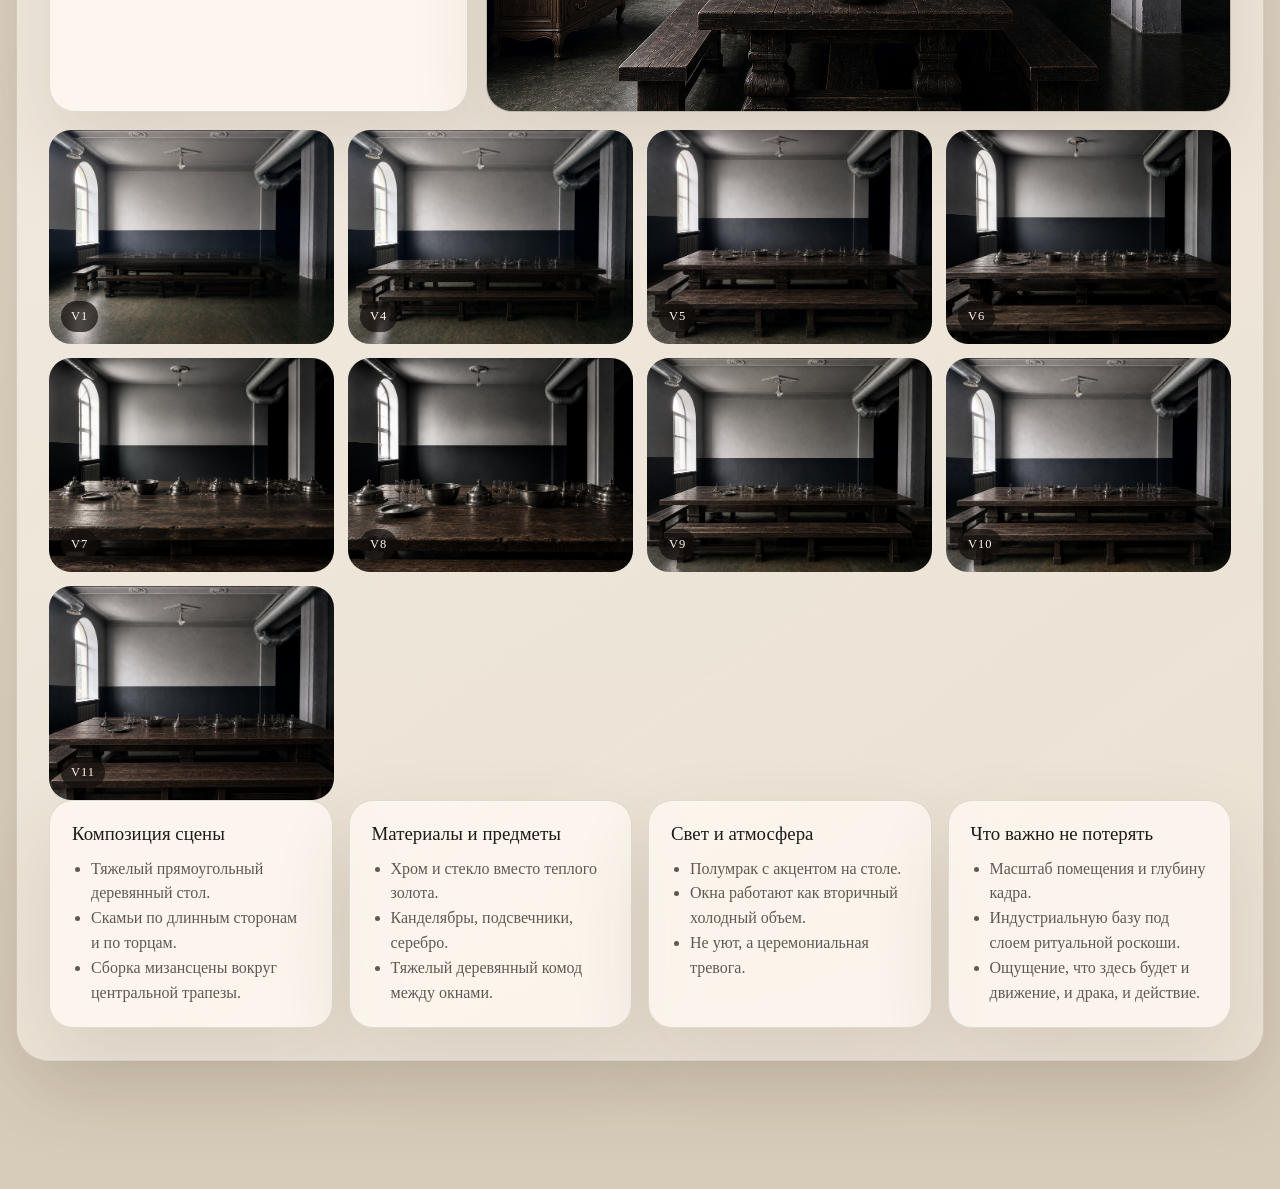
==== commit 908f0470: "Add rotated hall table variation" ====
--- a/hall.html
+++ b/hall.html
@@ -221,6 +221,22 @@
           </div>
         </div>
 
+        <div class="previs-block" aria-labelledby="hall-rotated-table-title">
+          <div class="previs-copy">
+            <p class="eyebrow">Hall Variation</p>
+            <h3 id="hall-rotated-table-title">Стол развернут на 90 градусов</h3>
+            <p>
+              Это не новая основная линия, а быстрая отдельная вариация:
+              тот же зал с тем же комодом, но стол повернут на 90 градусов
+              относительно основной постановки.
+            </p>
+          </div>
+
+          <a class="previs-visual" href="./assets/images/Living Room/generated/hall-8339-table-with-dresser-v6-rotated-90-v1.png" data-lightbox>
+            <img src="./assets/images/Living Room/generated/hall-8339-table-with-dresser-v6-rotated-90-v1.png" alt="Главный зал вампиров: вариация с комодом слева и столом, развернутым на 90 градусов" />
+          </a>
+        </div>
+
         <div class="sequence-block" aria-label="Последовательность вариантов приближения стола">
           <div class="sequence-grid">
             <a class="gallery-item gallery-item-thumb sequence-item" href="./assets/images/Living Room/generated/hall-8339-table-only-v1.png" data-lightbox>
